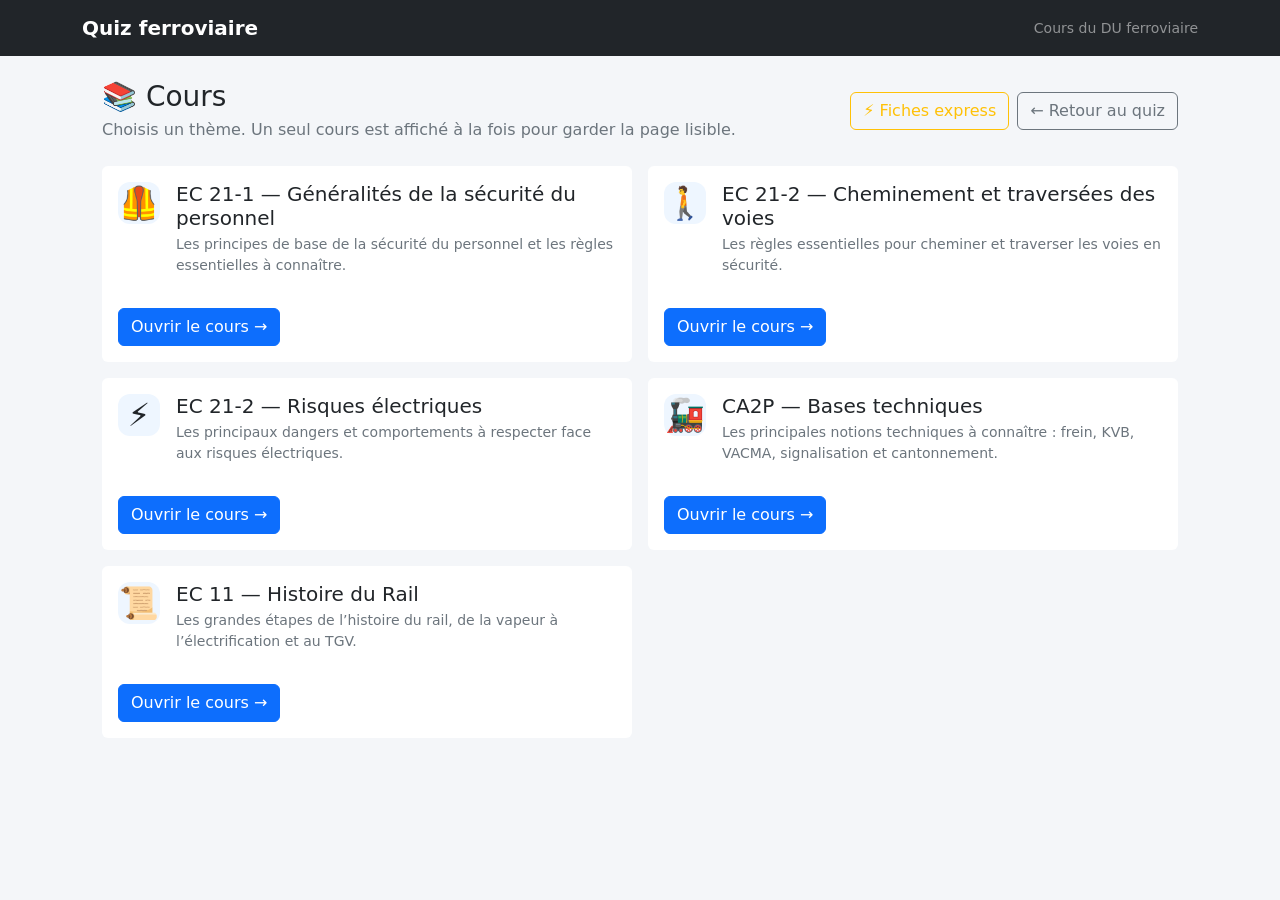
==== cours.html @ 248c930d "first commit" ====
<!doctype html>
<html lang="fr">
  <head>
    <meta charset="UTF-8" />
    <meta name="viewport" content="width=device-width,initial-scale=1" />
    <title>Cours ferroviaire — Révisions</title>
    <link
      href="https://cdn.jsdelivr.net/npm/bootstrap@5.3.3/dist/css/bootstrap.min.css"
      rel="stylesheet"
    />
    <link rel="stylesheet" href="style.css" />
  </head>
  <body>
    <nav class="navbar navbar-dark bg-dark">
      <div class="container">
        <a class="navbar-brand fw-bold text-decoration-none" href="index.html"
          >Quiz ferroviaire</a
        ><span class="text-white-50 small">Cours du DU ferroviaire</span>
      </div>
    </nav>
    <main class="container py-4 course-page">
      <div
        class="d-flex justify-content-between align-items-center flex-wrap gap-2 mb-4"
      >
        <div>
          <h1 class="h3 mb-1">📚 Cours</h1>
          <p class="text-secondary mb-0">
            Choisis un thème. Un seul cours est affiché à la fois pour garder la
            page lisible.
          </p>
        </div>
        <div class="d-flex gap-2">
          <a class="btn btn-outline-warning" href="fiches.html"
            >⚡ Fiches express</a
          ><a class="btn btn-outline-secondary" href="index.html"
            >← Retour au quiz</a
          >
        </div>
      </div>
      <div id="courseHome"></div>
      <div id="courseDetail" class="d-none"></div>
    </main>
    <script src="course.js"></script>
    <script>
      function escapeHtmlLocal(v) {
        return String(v).replace(
          /[&<>'"]/g,
          (m) =>
            ({
              "&": "&amp;",
              "<": "&lt;",
              ">": "&gt;",
              "'": "&#39;",
              '"': "&quot;",
            })[m],
        );
      }
      const home = document.getElementById("courseHome"),
        detail = document.getElementById("courseDetail");
      function renderHome() {
        home.innerHTML = `<div class="row g-3">${COURSE.map((c) => `<div class="col-12 col-md-6"><div class="card h-100 course-card"><div class="card-body"><div class="d-flex gap-3"><div class="course-icon">${c.icon}</div><div><h2 class="h5 mb-1">${escapeHtmlLocal(c.title)}</h2><p class="text-secondary small">${escapeHtmlLocal(c.subtitle)}</p></div></div><button class="btn btn-primary mt-3" onclick="openCourse('${c.id}')">Ouvrir le cours →</button></div></div></div>`).join("")}</div>`;
      }
      function openCourse(id) {
        const c = COURSE.find((x) => x.id === id);
        if (!c) return;
        history.replaceState(
          {},
          "",
          `cours.html?theme=${encodeURIComponent(id)}`,
        );
        home.classList.add("d-none");
        detail.classList.remove("d-none");
        detail.innerHTML = `<div class="d-flex justify-content-between align-items-center flex-wrap gap-2 mb-3"><div><h2 class="h3 mb-1">${c.icon} ${escapeHtmlLocal(c.title)}</h2><p class="text-secondary mb-0">${escapeHtmlLocal(c.subtitle)}</p></div><button class="btn btn-outline-secondary" onclick="showCourseHome()">← Tous les cours</button></div><div class="course-reading">${c.sections.map((s, i) => `<section class="course-section card border mb-3"><div class="card-body"><h3 class="h5">${i + 1}. ${escapeHtmlLocal(s.title.replace(/^\\d+\\.\\s*/, ""))}</h3><ul>${s.bullets.map((b) => `<li>${escapeHtmlLocal(b)}</li>`).join("")}</ul><div class="course-key"><strong>🎯 À retenir :</strong> ${escapeHtmlLocal(s.key)}</div></div></section>`).join("")}</div>`;
        window.scrollTo({ top: 0, behavior: "smooth" });
      }
      function showCourseHome() {
        history.replaceState({}, "", "cours.html");
        detail.classList.add("d-none");
        home.classList.remove("d-none");
        window.scrollTo({ top: 0, behavior: "smooth" });
      }
      const params = new URLSearchParams(location.search);
      const theme = params.get("theme");
      if (theme && COURSE.some((c) => c.id === theme)) openCourse(theme);
      else renderHome();
    </script>
  </body>
</html>
---- style.css ----
body {
  background: #f4f6f9;
}
.card {
  border: 0;
}
main {
  max-width: 900px;
}
.answer-btn {
  text-align: left;
  white-space: normal;
}
.answer-btn.selected {
  border-width: 2px;
  border-color: #0d6efd;
  background: #e7f1ff;
}
.answer-btn.correct {
  border-color: #198754;
  background: #d1e7dd;
}
.answer-btn.wrong {
  border-color: #dc3545;
  background: #f8d7da;
}
.answer-btn:disabled {
  opacity: 1;
}
#question {
  line-height: 1.45;
}
.progress {
  height: 10px;
}

.answer-btn.selected {
  border-width: 2px;
}
.answer-btn.correct {
  background: #198754 !important;
  color: #fff !important;
  border-color: #198754 !important;
}
.answer-btn.wrong {
  background: #dc3545 !important;
  color: #fff !important;
  border-color: #dc3545 !important;
}
#errorList li {
  margin-bottom: 0.8rem;
}
.progress-chart {
  width: 100%;
  min-height: 240px;
  overflow-x: auto;
}
.progress-chart svg {
  display: block;
  width: 100%;
  min-width: 620px;
  height: 240px;
}
.progress-chart .chart-grid {
  stroke: #dee2e6;
  stroke-width: 1;
}
.progress-chart .chart-line {
  fill: none;
  stroke: #0d6efd;
  stroke-width: 3;
  stroke-linecap: round;
  stroke-linejoin: round;
}
.progress-chart .chart-point {
  fill: #0d6efd;
}
.progress-chart text {
  font-size: 12px;
  fill: #6c757d;
}
.mastery-red {
  color: #dc3545;
  font-weight: 600;
}
.mastery-orange {
  color: #fd7e14;
  font-weight: 600;
}
.mastery-green {
  color: #198754;
  font-weight: 600;
}
.targeted-count {
  font-weight: 700;
}

/* Suivi de maîtrise compact : résumé visible, détail repliable et zone de défilement. */
.mastery-summary-card {
  border: 1px solid #dee2e6;
  border-radius: 0.5rem;
  padding: 0.55rem 0.7rem;
  text-align: center;
  display: flex;
  align-items: center;
  justify-content: center;
  gap: 0.4rem;
  min-height: 48px;
}
.mastery-summary-card strong {
  font-size: 1.1rem;
}
.mastery-summary-card span {
  font-size: 0.85rem;
  color: #6c757d;
}
.mastery-summary-red {
  border-color: #f1b0b7;
  background: #fff8f8;
}
.mastery-summary-orange {
  border-color: #ffda9e;
  background: #fffaf2;
}
.mastery-summary-green {
  border-color: #a3cfbb;
  background: #f6fbf8;
}
.mastery-table-wrap {
  max-height: 380px;
  overflow: auto;
  border: 1px solid #dee2e6;
  border-radius: 0.375rem;
}
.mastery-table {
  font-size: 0.86rem;
}
.mastery-table thead th {
  position: sticky;
  top: 0;
  background: #fff;
  z-index: 1;
  white-space: nowrap;
}
.mastery-table td:first-child {
  min-width: 280px;
  max-width: 560px;
}

/* V9 — cours, fiches et badges */
.course-card {
  border-color: #dbe3ea;
  transition:
    transform 0.15s ease,
    box-shadow 0.15s ease;
}
.course-card:hover {
  transform: translateY(-2px);
  box-shadow: 0 0.35rem 1rem rgba(15, 23, 42, 0.08);
}
.course-icon {
  width: 42px;
  height: 42px;
  border-radius: 12px;
  background: #eef6ff;
  display: flex;
  align-items: center;
  justify-content: center;
  font-size: 1.35rem;
  flex: 0 0 auto;
}
.course-icon.small {
  width: 34px;
  height: 34px;
  font-size: 1.1rem;
}
.course-section {
  border-top: 1px solid #edf1f4;
  padding-top: 0.9rem;
  margin-top: 0.9rem;
}
.course-section ul,
.revision-sheet ul {
  padding-left: 1.2rem;
}
.course-section li,
.revision-sheet li {
  margin-bottom: 0.4rem;
}
.course-key {
  background: #fff8df;
  border-left: 4px solid #f0ad00;
  padding: 0.65rem 0.75rem;
  border-radius: 0.35rem;
  font-size: 0.92rem;
}
.revision-sheet {
  height: 100%;
  background: linear-gradient(180deg, #fff, #f8fafc);
  border: 1px solid #dbe3ea;
  border-radius: 0.75rem;
  padding: 1rem;
}
.revision-sheet:hover {
  border-color: #a9c6dd;
}
.badge-grid {
  display: grid;
  grid-template-columns: repeat(auto-fit, minmax(220px, 1fr));
  gap: 0.65rem;
}
.badge-progress {
  display: flex;
  align-items: center;
  gap: 0.65rem;
  border: 1px solid #dee2e6;
  border-radius: 0.65rem;
  padding: 0.65rem 0.75rem;
  background: #fff;
}
.badge-progress.locked {
  opacity: 0.58;
}
.badge-progress.earned {
  box-shadow: 0 0 0 1px rgba(25, 135, 84, 0.12);
}
.badge-symbol {
  font-size: 1.5rem;
}
.course-page {
  max-width: 1100px;
}
.course-card,
.revision-sheet {
  transition:
    transform 0.15s ease,
    box-shadow 0.15s ease;
}
.course-card:hover,
.revision-sheet:hover {
  transform: translateY(-2px);
  box-shadow: 0 0.35rem 1rem rgba(0, 0, 0, 0.08);
}
.course-icon {
  font-size: 2rem;
  line-height: 1;
}
.course-icon.small {
  font-size: 1.5rem;
}
.course-section ul {
  margin-bottom: 1rem;
}
.course-section li,
.revision-big-list li {
  margin-bottom: 0.55rem;
  line-height: 1.5;
}
.course-key {
  background: #f8f9fa;
  border-left: 4px solid #0d6efd;
  padding: 0.75rem 1rem;
  border-radius: 0.25rem;
}
.course-reading {
  max-width: 950px;
}
.revision-reading {
  max-width: 850px;
}
.revision-big-list {
  font-size: 1.05rem;
}
.revision-big-list li {
  margin-bottom: 1rem;
}
.badge-progress {
  display: flex;
  align-items: center;
  gap: 0.7rem;
  padding: 0.65rem 0.75rem;
  border: 1px solid #dee2e6;
  border-radius: 0.5rem;
  background: #fff;
}
.badge-progress.locked {
  opacity: 0.7;
}
.badge-symbol {
  font-size: 1.4rem;
}
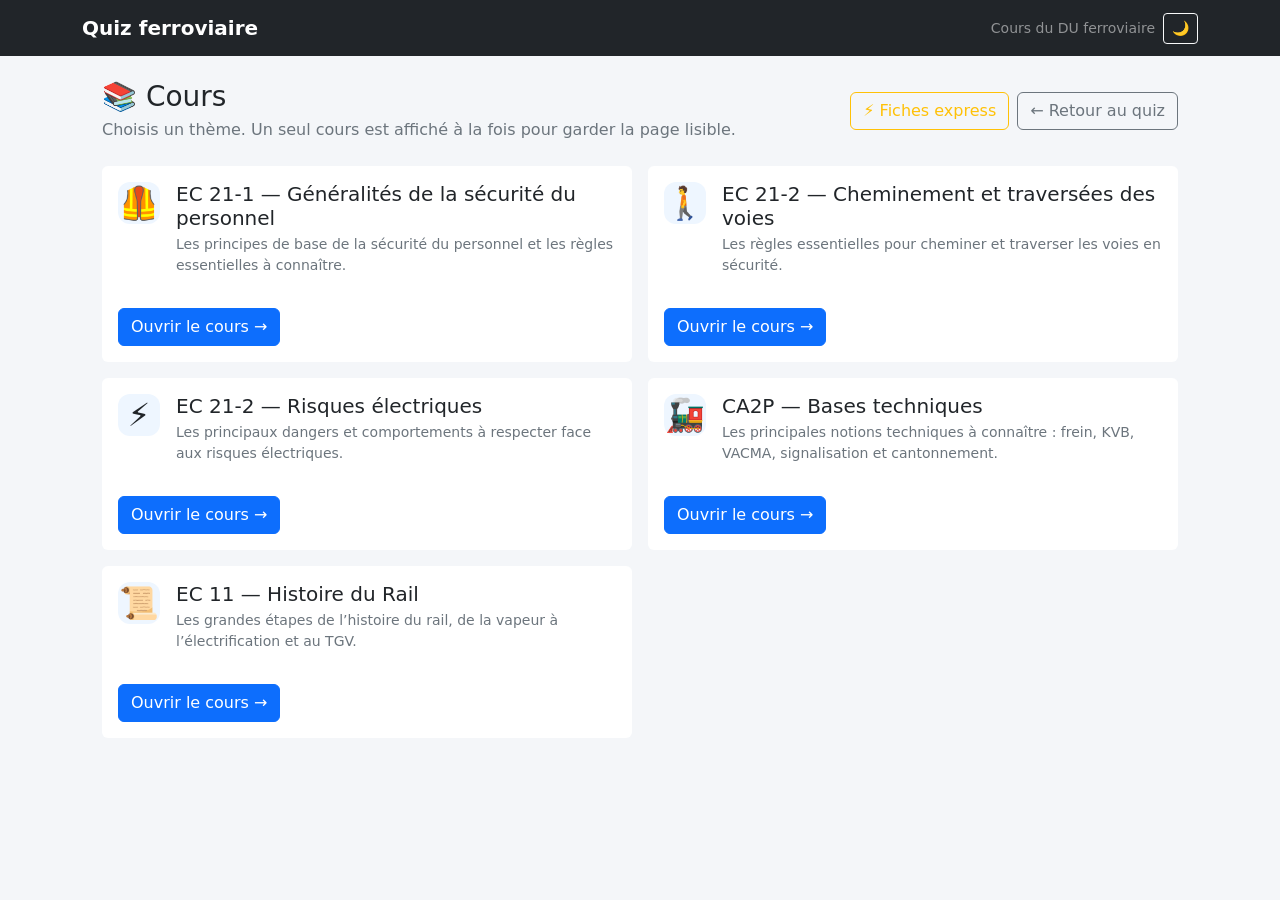
==== commit 985fe176: "ajout de commentaires, corrections diverses" ====
--- a/cours.html
+++ b/cours.html
@@ -1,47 +1,121 @@
 <!doctype html>
 <html lang="fr">
   <head>
+    <!-- =========================================================
+         CONFIGURATION DE LA PAGE
+         ========================================================= -->
+
     <meta charset="UTF-8" />
-    <meta name="viewport" content="width=device-width,initial-scale=1" />
+    <meta name="viewport" content="width=device-width, initial-scale=1" />
+
     <title>Cours ferroviaire — Révisions</title>
+
+    <!-- Bootstrap -->
     <link
       href="https://cdn.jsdelivr.net/npm/bootstrap@5.3.3/dist/css/bootstrap.min.css"
       rel="stylesheet"
     />
+
+    <!-- Styles personnalisés -->
     <link rel="stylesheet" href="style.css" />
   </head>
+
   <body>
+    <!-- =========================================================
+         BARRE DE NAVIGATION
+         ========================================================= -->
+
     <nav class="navbar navbar-dark bg-dark">
       <div class="container">
-        <a class="navbar-brand fw-bold text-decoration-none" href="index.html"
-          >Quiz ferroviaire</a
-        ><span class="text-white-50 small">Cours du DU ferroviaire</span>
+        <!-- Nom du site -->
+        <a
+          class="navbar-brand fw-bold text-decoration-none"
+          href="index.html"
+        >
+          Quiz ferroviaire
+        </a>
+
+        <div class="d-flex align-items-center gap-2">
+          <!-- Texte affiché uniquement sur les écrans suffisamment larges -->
+          <span class="text-white-50 small d-none d-sm-inline">
+            Cours du DU ferroviaire
+          </span>
+
+          <!-- Bouton de changement de thème -->
+          <button
+            id="themeToggle"
+            class="btn btn-sm btn-outline-light"
+            type="button"
+          >
+            🌙
+          </button>
+        </div>
       </div>
     </nav>
+
+    <!-- =========================================================
+         CONTENU PRINCIPAL
+         ========================================================= -->
+
     <main class="container py-4 course-page">
+      <!-- En-tête de la page -->
       <div
         class="d-flex justify-content-between align-items-center flex-wrap gap-2 mb-4"
       >
         <div>
           <h1 class="h3 mb-1">📚 Cours</h1>
+
           <p class="text-secondary mb-0">
-            Choisis un thème. Un seul cours est affiché à la fois pour garder la
-            page lisible.
+            Choisis un thème. Un seul cours est affiché à la fois pour garder
+            la page lisible.
           </p>
         </div>
+
+        <!-- Boutons de navigation -->
         <div class="d-flex gap-2">
-          <a class="btn btn-outline-warning" href="fiches.html"
-            >⚡ Fiches express</a
-          ><a class="btn btn-outline-secondary" href="index.html"
-            >← Retour au quiz</a
-          >
+          <a class="btn btn-outline-warning" href="fiches.html">
+            ⚡ Fiches express
+          </a>
+
+          <a class="btn btn-outline-secondary" href="index.html">
+            ← Retour au quiz
+          </a>
         </div>
       </div>
+
+      <!-- =======================================================
+           LISTE DES COURS
+           ======================================================= -->
+
+      <!-- Cette zone contient la liste des différents thèmes -->
       <div id="courseHome"></div>
+
+      <!-- =======================================================
+           DÉTAIL DU COURS SÉLECTIONNÉ
+           ======================================================= -->
+
+      <!-- Cette zone remplace la liste lorsqu'un cours est ouvert -->
       <div id="courseDetail" class="d-none"></div>
     </main>
+
+    <!-- =========================================================
+         DONNÉES DES COURS
+         ========================================================= -->
+
     <script src="course.js"></script>
+
+    <!-- =========================================================
+         LOGIQUE DE LA PAGE DES COURS
+         ========================================================= -->
+
     <script>
+      /* ---------------------------------------------------------
+         ÉCHAPPEMENT DU HTML
+         ---------------------------------------------------------
+         Évite qu'un texte provenant des données des cours puisse
+         être interprété directement comme du HTML.
+         --------------------------------------------------------- */
+
       function escapeHtmlLocal(v) {
         return String(v).replace(
           /[&<>'"]/g,
@@ -55,34 +129,240 @@
             })[m],
         );
       }
-      const home = document.getElementById("courseHome"),
-        detail = document.getElementById("courseDetail");
+
+      /* ---------------------------------------------------------
+         RÉCUPÉRATION DES ÉLÉMENTS HTML
+         --------------------------------------------------------- */
+
+      const home = document.getElementById("courseHome");
+      const detail = document.getElementById("courseDetail");
+
+      /* ---------------------------------------------------------
+         AFFICHAGE DE LA LISTE DES COURS
+         --------------------------------------------------------- */
+
       function renderHome() {
-        home.innerHTML = `<div class="row g-3">${COURSE.map((c) => `<div class="col-12 col-md-6"><div class="card h-100 course-card"><div class="card-body"><div class="d-flex gap-3"><div class="course-icon">${c.icon}</div><div><h2 class="h5 mb-1">${escapeHtmlLocal(c.title)}</h2><p class="text-secondary small">${escapeHtmlLocal(c.subtitle)}</p></div></div><button class="btn btn-primary mt-3" onclick="openCourse('${c.id}')">Ouvrir le cours →</button></div></div></div>`).join("")}</div>`;
-      }
+        home.innerHTML = `
+          <div class="row g-3">
+            ${COURSE.map(
+              (c) => `
+                <div class="col-12 col-md-6">
+                  <div class="card h-100 course-card">
+                    <div class="card-body">
+
+                      <div class="d-flex gap-3">
+                        <!-- Icône du thème -->
+                        <div class="course-icon">
+                          ${c.icon}
+                        </div>
+
+                        <!-- Titre et description -->
+                        <div>
+                          <h2 class="h5 mb-1">
+                            ${escapeHtmlLocal(c.title)}
+                          </h2>
+
+                          <p class="text-secondary small">
+                            ${escapeHtmlLocal(c.subtitle)}
+                          </p>
+                        </div>
+                      </div>
+
+                      <!-- Ouverture du cours -->
+                      <button
+                        class="btn btn-primary mt-3"
+                        onclick="openCourse('${c.id}')"
+                      >
+                        Ouvrir le cours →
+                      </button>
+
+                    </div>
+                  </div>
+                </div>
+              `,
+            ).join("")}
+          </div>
+        `;
+      }
+
+      /* ---------------------------------------------------------
+         OUVERTURE D'UN COURS
+         --------------------------------------------------------- */
+
       function openCourse(id) {
         const c = COURSE.find((x) => x.id === id);
+
+        // Si le thème demandé n'existe pas, on arrête la fonction.
         if (!c) return;
+
+        /* Met à jour l'URL afin de pouvoir accéder directement
+           au cours sélectionné. */
         history.replaceState(
           {},
           "",
           `cours.html?theme=${encodeURIComponent(id)}`,
         );
+
+        // Masque la liste des cours.
         home.classList.add("d-none");
+
+        // Affiche le cours sélectionné.
         detail.classList.remove("d-none");
-        detail.innerHTML = `<div class="d-flex justify-content-between align-items-center flex-wrap gap-2 mb-3"><div><h2 class="h3 mb-1">${c.icon} ${escapeHtmlLocal(c.title)}</h2><p class="text-secondary mb-0">${escapeHtmlLocal(c.subtitle)}</p></div><button class="btn btn-outline-secondary" onclick="showCourseHome()">← Tous les cours</button></div><div class="course-reading">${c.sections.map((s, i) => `<section class="course-section card border mb-3"><div class="card-body"><h3 class="h5">${i + 1}. ${escapeHtmlLocal(s.title.replace(/^\\d+\\.\\s*/, ""))}</h3><ul>${s.bullets.map((b) => `<li>${escapeHtmlLocal(b)}</li>`).join("")}</ul><div class="course-key"><strong>🎯 À retenir :</strong> ${escapeHtmlLocal(s.key)}</div></div></section>`).join("")}</div>`;
-        window.scrollTo({ top: 0, behavior: "smooth" });
-      }
+
+        /* -------------------------------------------------------
+           CONSTRUCTION DU CONTENU DU COURS
+           ------------------------------------------------------- */
+
+        detail.innerHTML = `
+          <!-- En-tête du cours -->
+          <div
+            class="d-flex justify-content-between align-items-center flex-wrap gap-2 mb-3"
+          >
+            <div>
+              <h2 class="h3 mb-1">
+                ${c.icon} ${escapeHtmlLocal(c.title)}
+              </h2>
+
+              <p class="text-secondary mb-0">
+                ${escapeHtmlLocal(c.subtitle)}
+              </p>
+            </div>
+
+            <!-- Retour à la liste des cours -->
+            <button
+              class="btn btn-outline-secondary"
+              onclick="showCourseHome()"
+            >
+              ← Tous les cours
+            </button>
+          </div>
+
+          <!-- Contenu des différentes parties du cours -->
+          <div class="course-reading">
+            ${c.sections
+              .map(
+                (s, i) => `
+                  <section class="course-section card border mb-3">
+                    <div class="card-body">
+
+                      <h3 class="h5">
+                        ${i + 1}.
+                        ${escapeHtmlLocal(
+                          s.title.replace(/^\d+\.\s*/, ""),
+                        )}
+                      </h3>
+
+                      <!-- Points importants de la section -->
+                      <ul>
+                        ${s.bullets
+                          .map(
+                            (b) => `
+                              <li>
+                                ${escapeHtmlLocal(b)}
+                              </li>
+                            `,
+                          )
+                          .join("")}
+                      </ul>
+
+                      <!-- Élément à retenir -->
+                      <div class="course-key">
+                        <strong>🎯 À retenir :</strong>
+                        ${escapeHtmlLocal(s.key)}
+                      </div>
+
+                    </div>
+                  </section>
+                `,
+              )
+              .join("")}
+          </div>
+        `;
+
+        // Retour en haut de page lors de l'ouverture d'un cours.
+        window.scrollTo({
+          top: 0,
+          behavior: "smooth",
+        });
+      }
+
+      /* ---------------------------------------------------------
+         RETOUR À LA LISTE DES COURS
+         --------------------------------------------------------- */
+
       function showCourseHome() {
+        // Réinitialise l'URL.
         history.replaceState({}, "", "cours.html");
+
+        // Masque le cours actuellement ouvert.
         detail.classList.add("d-none");
+
+        // Réaffiche la liste des cours.
         home.classList.remove("d-none");
-        window.scrollTo({ top: 0, behavior: "smooth" });
-      }
+
+        // Retour en haut de page.
+        window.scrollTo({
+          top: 0,
+          behavior: "smooth",
+        });
+      }
+
+      /* ---------------------------------------------------------
+         OUVERTURE DIRECTE D'UN THÈME VIA L'URL
+         --------------------------------------------------------- */
+
       const params = new URLSearchParams(location.search);
       const theme = params.get("theme");
-      if (theme && COURSE.some((c) => c.id === theme)) openCourse(theme);
-      else renderHome();
+
+      if (theme && COURSE.some((c) => c.id === theme)) {
+        // Un thème valide est indiqué dans l'URL.
+        openCourse(theme);
+      } else {
+        // Aucun thème valide : affichage de la liste des cours.
+        renderHome();
+      }
+
+      /* =========================================================
+         GESTION DU MODE CLAIR / SOMBRE
+         ========================================================= */
+
+      function applyTheme() {
+        // Récupère l'état du mode sombre enregistré.
+        const dark = localStorage.getItem("quizDarkMode") === "1";
+
+        // Applique le thème Bootstrap.
+        document.documentElement.setAttribute(
+          "data-bs-theme",
+          dark ? "dark" : "light",
+        );
+
+        // Met à jour l'icône du bouton.
+        const b = document.getElementById("themeToggle");
+
+        if (b) {
+          b.textContent = dark ? "☀️" : "🌙";
+        }
+      }
+
+      /* ---------------------------------------------------------
+         BOUTON DE CHANGEMENT DE THÈME
+         --------------------------------------------------------- */
+
+      document.getElementById("themeToggle").onclick = () => {
+        const dark = localStorage.getItem("quizDarkMode") === "1";
+
+        // Inverse l'état actuel.
+        localStorage.setItem("quizDarkMode", dark ? "0" : "1");
+
+        // Applique immédiatement le nouveau thème.
+        applyTheme();
+      };
+
+      /* ---------------------------------------------------------
+         APPLICATION INITIALE DU THÈME
+         --------------------------------------------------------- */
+
+      applyTheme();
     </script>
   </body>
-</html>
+</html>
--- a/style.css
+++ b/style.css
@@ -1,70 +1,117 @@
+/* ============================================================
+   STYLE GÉNÉRAL
+   ============================================================ */
+
 body {
   background: #f4f6f9;
 }
+
+main {
+  max-width: 900px;
+}
+
 .card {
   border: 0;
 }
-main {
-  max-width: 900px;
-}
+
+
+/* ============================================================
+   BOUTONS DE RÉPONSE
+   ============================================================ */
+
 .answer-btn {
   text-align: left;
   white-space: normal;
-}
+  min-height: 52px;
+  padding: 0.75rem 1rem;
+}
+
 .answer-btn.selected {
   border-width: 2px;
   border-color: #0d6efd;
   background: #e7f1ff;
 }
+
 .answer-btn.correct {
   border-color: #198754;
   background: #d1e7dd;
 }
+
 .answer-btn.wrong {
   border-color: #dc3545;
   background: #f8d7da;
 }
+
 .answer-btn:disabled {
   opacity: 1;
 }
+
+
+/* ============================================================
+   QUESTION ET PROGRESSION
+   ============================================================ */
+
 #question {
   line-height: 1.45;
 }
+
 .progress {
   height: 10px;
 }
 
+
+/* ============================================================
+   COULEURS DES RÉPONSES APRÈS VALIDATION
+   ============================================================ */
+
 .answer-btn.selected {
   border-width: 2px;
 }
+
 .answer-btn.correct {
   background: #198754 !important;
   color: #fff !important;
   border-color: #198754 !important;
 }
+
 .answer-btn.wrong {
   background: #dc3545 !important;
   color: #fff !important;
   border-color: #dc3545 !important;
 }
+
+
+/* ============================================================
+   LISTE DES ERREURS
+   ============================================================ */
+
 #errorList li {
   margin-bottom: 0.8rem;
 }
+
+
+/* ============================================================
+   GRAPHIQUE DE PROGRESSION
+   ============================================================ */
+
 .progress-chart {
   width: 100%;
   min-height: 240px;
   overflow-x: auto;
 }
+
 .progress-chart svg {
   display: block;
   width: 100%;
   min-width: 620px;
   height: 240px;
 }
+
 .progress-chart .chart-grid {
   stroke: #dee2e6;
   stroke-width: 1;
 }
+
 .progress-chart .chart-line {
   fill: none;
   stroke: #0d6efd;
@@ -72,30 +119,46 @@
   stroke-linecap: round;
   stroke-linejoin: round;
 }
+
 .progress-chart .chart-point {
   fill: #0d6efd;
 }
+
 .progress-chart text {
   font-size: 12px;
   fill: #6c757d;
 }
+
+
+/* ============================================================
+   NIVEAUX DE MAÎTRISE
+   ============================================================ */
+
 .mastery-red {
   color: #dc3545;
   font-weight: 600;
 }
+
 .mastery-orange {
   color: #fd7e14;
   font-weight: 600;
 }
+
 .mastery-green {
   color: #198754;
   font-weight: 600;
 }
+
 .targeted-count {
   font-weight: 700;
 }
 
-/* Suivi de maîtrise compact : résumé visible, détail repliable et zone de défilement. */
+
+/* ============================================================
+   SUIVI DE MAÎTRISE
+   ============================================================ */
+
+/* Résumé compact des différents niveaux de maîtrise. */
 .mastery-summary-card {
   border: 1px solid #dee2e6;
   border-radius: 0.5rem;
@@ -107,34 +170,44 @@
   gap: 0.4rem;
   min-height: 48px;
 }
+
 .mastery-summary-card strong {
   font-size: 1.1rem;
 }
+
 .mastery-summary-card span {
   font-size: 0.85rem;
   color: #6c757d;
 }
+
 .mastery-summary-red {
   border-color: #f1b0b7;
   background: #fff8f8;
 }
+
 .mastery-summary-orange {
   border-color: #ffda9e;
   background: #fffaf2;
 }
+
 .mastery-summary-green {
   border-color: #a3cfbb;
   background: #f6fbf8;
 }
+
+
+/* Tableau de maîtrise avec défilement vertical. */
 .mastery-table-wrap {
   max-height: 380px;
   overflow: auto;
   border: 1px solid #dee2e6;
   border-radius: 0.375rem;
 }
+
 .mastery-table {
   font-size: 0.86rem;
 }
+
 .mastery-table thead th {
   position: sticky;
   top: 0;
@@ -142,22 +215,32 @@
   z-index: 1;
   white-space: nowrap;
 }
+
 .mastery-table td:first-child {
   min-width: 280px;
   max-width: 560px;
 }
 
-/* V9 — cours, fiches et badges */
+
+/* ============================================================
+   COURS, FICHES ET BADGES
+   Version V9
+   ============================================================ */
+
 .course-card {
   border-color: #dbe3ea;
   transition:
     transform 0.15s ease,
     box-shadow 0.15s ease;
 }
+
 .course-card:hover {
   transform: translateY(-2px);
   box-shadow: 0 0.35rem 1rem rgba(15, 23, 42, 0.08);
 }
+
+
+/* Icônes utilisées dans les cours et fiches. */
 .course-icon {
   width: 42px;
   height: 42px;
@@ -169,24 +252,33 @@
   font-size: 1.35rem;
   flex: 0 0 auto;
 }
+
 .course-icon.small {
   width: 34px;
   height: 34px;
   font-size: 1.1rem;
 }
+
+
+/* Sections à l'intérieur d'une fiche de cours. */
 .course-section {
   border-top: 1px solid #edf1f4;
   padding-top: 0.9rem;
   margin-top: 0.9rem;
 }
+
 .course-section ul,
 .revision-sheet ul {
   padding-left: 1.2rem;
 }
+
 .course-section li,
 .revision-sheet li {
   margin-bottom: 0.4rem;
 }
+
+
+/* Encadré "À mémoriser". */
 .course-key {
   background: #fff8df;
   border-left: 4px solid #f0ad00;
@@ -194,6 +286,9 @@
   border-radius: 0.35rem;
   font-size: 0.92rem;
 }
+
+
+/* Fiches de révision. */
 .revision-sheet {
   height: 100%;
   background: linear-gradient(180deg, #fff, #f8fafc);
@@ -201,14 +296,19 @@
   border-radius: 0.75rem;
   padding: 1rem;
 }
+
 .revision-sheet:hover {
   border-color: #a9c6dd;
 }
+
+
+/* Grille des badges. */
 .badge-grid {
   display: grid;
   grid-template-columns: repeat(auto-fit, minmax(220px, 1fr));
   gap: 0.65rem;
 }
+
 .badge-progress {
   display: flex;
   align-items: center;
@@ -218,62 +318,95 @@
   padding: 0.65rem 0.75rem;
   background: #fff;
 }
+
 .badge-progress.locked {
   opacity: 0.58;
 }
+
 .badge-progress.earned {
   box-shadow: 0 0 0 1px rgba(25, 135, 84, 0.12);
 }
+
 .badge-symbol {
   font-size: 1.5rem;
 }
+
+
+/* ============================================================
+   PAGES COURS ET FICHES
+   ============================================================ */
+
 .course-page {
   max-width: 1100px;
 }
+
 .course-card,
 .revision-sheet {
   transition:
     transform 0.15s ease,
     box-shadow 0.15s ease;
 }
+
 .course-card:hover,
 .revision-sheet:hover {
   transform: translateY(-2px);
   box-shadow: 0 0.35rem 1rem rgba(0, 0, 0, 0.08);
 }
+
+
+/* Icônes sur les pages de cours. */
 .course-icon {
   font-size: 2rem;
   line-height: 1;
 }
+
 .course-icon.small {
   font-size: 1.5rem;
 }
+
+
+/* Mise en forme du contenu des cours. */
 .course-section ul {
   margin-bottom: 1rem;
 }
+
 .course-section li,
 .revision-big-list li {
   margin-bottom: 0.55rem;
   line-height: 1.5;
 }
+
+
+/* Encadré de mémorisation. */
 .course-key {
   background: #f8f9fa;
   border-left: 4px solid #0d6efd;
   padding: 0.75rem 1rem;
   border-radius: 0.25rem;
 }
+
+
+/* Largeur des pages de lecture. */
 .course-reading {
   max-width: 950px;
 }
+
 .revision-reading {
   max-width: 850px;
 }
+
+
+/* Grandes listes des fiches de révision. */
 .revision-big-list {
   font-size: 1.05rem;
 }
+
 .revision-big-list li {
   margin-bottom: 1rem;
 }
+
+
+/* Badges affichés sur la page principale. */
 .badge-progress {
   display: flex;
   align-items: center;
@@ -283,9 +416,201 @@
   border-radius: 0.5rem;
   background: #fff;
 }
+
 .badge-progress.locked {
   opacity: 0.7;
 }
+
 .badge-symbol {
   font-size: 1.4rem;
 }
+
+
+/* ============================================================
+   ERGONOMIE, NIVEAUX ET MODE SOMBRE
+   Version V10
+   ============================================================ */
+
+.keyboard-help {
+  opacity: 0.8;
+}
+
+.difficulty-badge {
+  font-size: 0.78rem;
+}
+
+
+/* Couleurs adaptées au thème Bootstrap actif. */
+.list-group-item {
+  background: var(--bs-body-bg);
+  color: var(--bs-body-color);
+}
+
+
+/* ============================================================
+   RESPONSIVE — TABLETTES ET MOBILES
+   ============================================================ */
+
+@media (max-width: 767.98px) {
+  main {
+    max-width: 100%;
+  }
+
+  .card-body.p-4 {
+    padding: 1.15rem !important;
+  }
+
+  .answer-btn {
+    min-height: 58px;
+    font-size: 1rem;
+  }
+
+  .progress {
+    height: 9px;
+  }
+
+  .d-flex.flex-wrap.gap-3.mt-4 .btn {
+    flex: 1 1 100%;
+  }
+
+  .course-page .btn {
+    min-height: 44px;
+  }
+
+  .table-responsive {
+    font-size: 0.88rem;
+  }
+
+  .mastery-table td:first-child {
+    min-width: 220px;
+  }
+
+  .keyboard-help {
+    line-height: 1.5;
+  }
+}
+
+
+/* ============================================================
+   RESPONSIVE — PETITS ÉCRANS
+   ============================================================ */
+
+@media (max-width: 480px) {
+  h1.h3 {
+    font-size: 1.35rem;
+  }
+
+  #question {
+    font-size: 1.2rem;
+  }
+
+  .navbar .container {
+    gap: 0.5rem;
+  }
+
+  .badge-grid {
+    grid-template-columns: 1fr;
+  }
+
+  .course-section li,
+  .revision-big-list li {
+    line-height: 1.45;
+  }
+
+  /* Désactive l'effet de déplacement au survol sur mobile. */
+  .course-card:hover,
+  .revision-sheet:hover {
+    transform: none;
+  }
+}
+
+
+/* ============================================================
+   MODE SOMBRE
+   ============================================================ */
+
+[data-bs-theme="dark"] body {
+  background: #111827;
+  color: #e5e7eb;
+}
+
+
+/* Cartes et fiches. */
+[data-bs-theme="dark"] .card,
+[data-bs-theme="dark"] .bg-light,
+[data-bs-theme="dark"] .revision-sheet,
+[data-bs-theme="dark"] .badge-progress {
+  background: #1f2937 !important;
+  color: #e5e7eb;
+  border-color: #374151 !important;
+}
+
+[data-bs-theme="dark"] .text-secondary {
+  color: #9ca3af !important;
+}
+
+
+/* Champs de formulaire. */
+[data-bs-theme="dark"] .form-control,
+[data-bs-theme="dark"] .form-select {
+  background: #111827;
+  color: #e5e7eb;
+  border-color: #4b5563;
+}
+
+
+/* Boutons de réponse en mode sombre. */
+[data-bs-theme="dark"] .answer-btn {
+  color: #e5e7eb;
+  border-color: #6b7280;
+}
+
+[data-bs-theme="dark"] .answer-btn.selected {
+  background: #1d4ed8;
+  color: #fff;
+}
+
+[data-bs-theme="dark"] .answer-btn.correct {
+  background: #166534 !important;
+}
+
+[data-bs-theme="dark"] .answer-btn.wrong {
+  background: #991b1b !important;
+}
+
+
+/* Tableaux en mode sombre. */
+[data-bs-theme="dark"] .table {
+  --bs-table-color: #e5e7eb;
+  --bs-table-bg: #1f2937;
+  --bs-table-border-color: #374151;
+}
+
+[data-bs-theme="dark"] .table-hover > tbody > tr:hover > * {
+  --bs-table-bg-state: #263244;
+}
+
+[data-bs-theme="dark"] .mastery-table thead th {
+  background: #1f2937;
+}
+
+
+/* Cours et encadrés en mode sombre. */
+[data-bs-theme="dark"] .course-key {
+  background: #172033;
+  border-left-color: #3b82f6;
+}
+
+[data-bs-theme="dark"] .course-section {
+  border-top-color: #374151;
+}
+
+
+/* Graphique de progression en mode sombre. */
+[data-bs-theme="dark"] .progress-chart .chart-grid {
+  stroke: #374151;
+}
+
+[data-bs-theme="dark"] .progress-chart text {
+  fill: #9ca3af;
+}
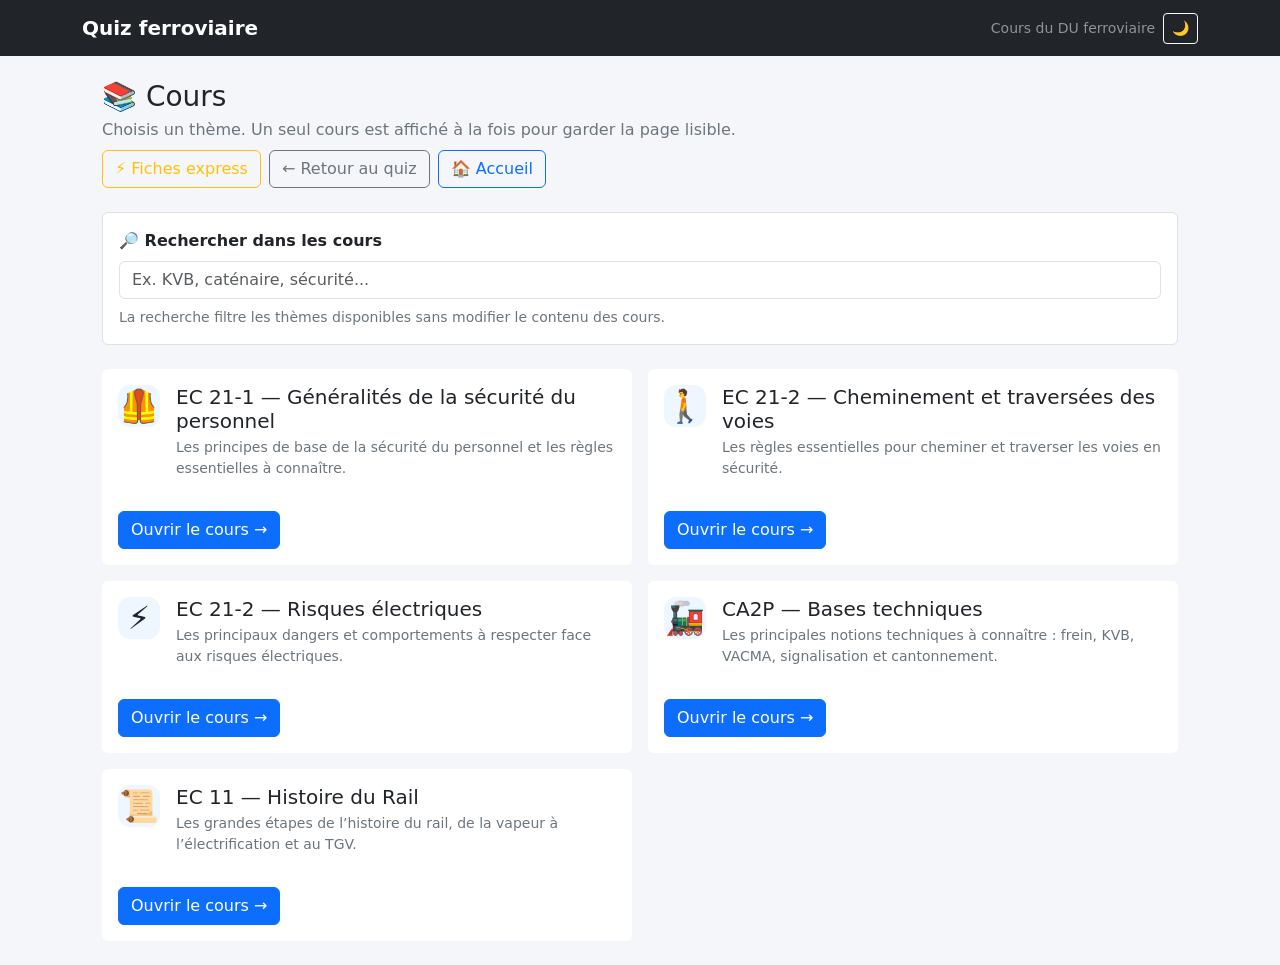
==== commit 7e812b89: "Ajout de l’impression des cours et suppression de la navigation rapide entre les thèmes" ====
--- a/cours.html
+++ b/cours.html
@@ -1,48 +1,25 @@
 <!doctype html>
 <html lang="fr">
   <head>
-    <!-- =========================================================
-         CONFIGURATION DE LA PAGE
-         ========================================================= -->
-
     <meta charset="UTF-8" />
-    <meta name="viewport" content="width=device-width, initial-scale=1" />
-
+    <meta name="viewport" content="width=device-width,initial-scale=1" />
     <title>Cours ferroviaire — Révisions</title>
-
-    <!-- Bootstrap -->
     <link
       href="https://cdn.jsdelivr.net/npm/bootstrap@5.3.3/dist/css/bootstrap.min.css"
       rel="stylesheet"
     />
-
-    <!-- Styles personnalisés -->
     <link rel="stylesheet" href="style.css" />
   </head>
-
   <body>
-    <!-- =========================================================
-         BARRE DE NAVIGATION
-         ========================================================= -->
-
     <nav class="navbar navbar-dark bg-dark">
       <div class="container">
-        <!-- Nom du site -->
-        <a
-          class="navbar-brand fw-bold text-decoration-none"
-          href="index.html"
+        <a class="navbar-brand fw-bold text-decoration-none" href="index.html"
+          >Quiz ferroviaire</a
         >
-          Quiz ferroviaire
-        </a>
-
         <div class="d-flex align-items-center gap-2">
-          <!-- Texte affiché uniquement sur les écrans suffisamment larges -->
-          <span class="text-white-50 small d-none d-sm-inline">
-            Cours du DU ferroviaire
-          </span>
-
-          <!-- Bouton de changement de thème -->
-          <button
+          <span class="text-white-50 small d-none d-sm-inline"
+            >Cours du DU ferroviaire</span
+          ><button
             id="themeToggle"
             class="btn btn-sm btn-outline-light"
             type="button"
@@ -52,70 +29,49 @@
         </div>
       </div>
     </nav>
-
-    <!-- =========================================================
-         CONTENU PRINCIPAL
-         ========================================================= -->
-
     <main class="container py-4 course-page">
-      <!-- En-tête de la page -->
       <div
         class="d-flex justify-content-between align-items-center flex-wrap gap-2 mb-4"
       >
         <div>
           <h1 class="h3 mb-1">📚 Cours</h1>
-
           <p class="text-secondary mb-0">
-            Choisis un thème. Un seul cours est affiché à la fois pour garder
-            la page lisible.
+            Choisis un thème. Un seul cours est affiché à la fois pour garder la
+            page lisible.
           </p>
         </div>
-
-        <!-- Boutons de navigation -->
         <div class="d-flex gap-2">
-          <a class="btn btn-outline-warning" href="fiches.html">
-            ⚡ Fiches express
-          </a>
-
-          <a class="btn btn-outline-secondary" href="index.html">
-            ← Retour au quiz
-          </a>
+          <a class="btn btn-outline-warning" href="fiches.html"
+            >⚡ Fiches express</a
+          ><a class="btn btn-outline-secondary" href="quiz.html"
+            >← Retour au quiz</a
+          ><a class="btn btn-outline-primary" href="index.html">🏠 Accueil</a>
         </div>
       </div>
-
-      <!-- =======================================================
-           LISTE DES COURS
-           ======================================================= -->
-
-      <!-- Cette zone contient la liste des différents thèmes -->
+      <div class="course-tools card border mb-4">
+        <div class="card-body">
+          <label for="courseSearch" class="form-label fw-semibold"
+            >🔎 Rechercher dans les cours</label
+          >
+          <input
+            id="courseSearch"
+            class="form-control"
+            type="search"
+            placeholder="Ex. KVB, caténaire, sécurité..."
+            autocomplete="off"
+          />
+          <p class="small text-secondary mt-2 mb-0">
+            La recherche filtre les thèmes disponibles sans modifier le contenu
+            des cours.
+          </p>
+        </div>
+      </div>
       <div id="courseHome"></div>
-
-      <!-- =======================================================
-           DÉTAIL DU COURS SÉLECTIONNÉ
-           ======================================================= -->
-
-      <!-- Cette zone remplace la liste lorsqu'un cours est ouvert -->
       <div id="courseDetail" class="d-none"></div>
     </main>
-
-    <!-- =========================================================
-         DONNÉES DES COURS
-         ========================================================= -->
-
     <script src="course.js"></script>
-
-    <!-- =========================================================
-         LOGIQUE DE LA PAGE DES COURS
-         ========================================================= -->
-
+    <script src="enhancements.js"></script>
     <script>
-      /* ---------------------------------------------------------
-         ÉCHAPPEMENT DU HTML
-         ---------------------------------------------------------
-         Évite qu'un texte provenant des données des cours puisse
-         être interprété directement comme du HTML.
-         --------------------------------------------------------- */
-
       function escapeHtmlLocal(v) {
         return String(v).replace(
           /[&<>'"]/g,
@@ -129,240 +85,55 @@
             })[m],
         );
       }
-
-      /* ---------------------------------------------------------
-         RÉCUPÉRATION DES ÉLÉMENTS HTML
-         --------------------------------------------------------- */
-
-      const home = document.getElementById("courseHome");
-      const detail = document.getElementById("courseDetail");
-
-      /* ---------------------------------------------------------
-         AFFICHAGE DE LA LISTE DES COURS
-         --------------------------------------------------------- */
-
+      const home = document.getElementById("courseHome"),
+        detail = document.getElementById("courseDetail");
       function renderHome() {
-        home.innerHTML = `
-          <div class="row g-3">
-            ${COURSE.map(
-              (c) => `
-                <div class="col-12 col-md-6">
-                  <div class="card h-100 course-card">
-                    <div class="card-body">
-
-                      <div class="d-flex gap-3">
-                        <!-- Icône du thème -->
-                        <div class="course-icon">
-                          ${c.icon}
-                        </div>
-
-                        <!-- Titre et description -->
-                        <div>
-                          <h2 class="h5 mb-1">
-                            ${escapeHtmlLocal(c.title)}
-                          </h2>
-
-                          <p class="text-secondary small">
-                            ${escapeHtmlLocal(c.subtitle)}
-                          </p>
-                        </div>
-                      </div>
-
-                      <!-- Ouverture du cours -->
-                      <button
-                        class="btn btn-primary mt-3"
-                        onclick="openCourse('${c.id}')"
-                      >
-                        Ouvrir le cours →
-                      </button>
-
-                    </div>
-                  </div>
-                </div>
-              `,
-            ).join("")}
-          </div>
-        `;
+        home.innerHTML = `<div class="row g-3">${COURSE.map((c) => `<div data-course-card class="col-12 col-md-6"><div class="card h-100 course-card"><div class="card-body"><div class="d-flex gap-3"><div class="course-icon">${c.icon}</div><div><h2 class="h5 mb-1">${escapeHtmlLocal(c.title)}</h2><p class="text-secondary small">${escapeHtmlLocal(c.subtitle)}</p></div></div><button class="btn btn-primary mt-3" onclick="openCourse('${c.id}')">Ouvrir le cours →</button></div></div></div>`).join("")}</div>`;
       }
-
-      /* ---------------------------------------------------------
-         OUVERTURE D'UN COURS
-         --------------------------------------------------------- */
-
       function openCourse(id) {
         const c = COURSE.find((x) => x.id === id);
-
-        // Si le thème demandé n'existe pas, on arrête la fonction.
         if (!c) return;
-
-        /* Met à jour l'URL afin de pouvoir accéder directement
-           au cours sélectionné. */
         history.replaceState(
           {},
           "",
           `cours.html?theme=${encodeURIComponent(id)}`,
         );
-
-        // Masque la liste des cours.
         home.classList.add("d-none");
-
-        // Affiche le cours sélectionné.
         detail.classList.remove("d-none");
-
-        /* -------------------------------------------------------
-           CONSTRUCTION DU CONTENU DU COURS
-           ------------------------------------------------------- */
-
-        detail.innerHTML = `
-          <!-- En-tête du cours -->
-          <div
-            class="d-flex justify-content-between align-items-center flex-wrap gap-2 mb-3"
-          >
-            <div>
-              <h2 class="h3 mb-1">
-                ${c.icon} ${escapeHtmlLocal(c.title)}
-              </h2>
-
-              <p class="text-secondary mb-0">
-                ${escapeHtmlLocal(c.subtitle)}
-              </p>
-            </div>
-
-            <!-- Retour à la liste des cours -->
-            <button
-              class="btn btn-outline-secondary"
-              onclick="showCourseHome()"
-            >
-              ← Tous les cours
-            </button>
-          </div>
-
-          <!-- Contenu des différentes parties du cours -->
-          <div class="course-reading">
-            ${c.sections
-              .map(
-                (s, i) => `
-                  <section class="course-section card border mb-3">
-                    <div class="card-body">
-
-                      <h3 class="h5">
-                        ${i + 1}.
-                        ${escapeHtmlLocal(
-                          s.title.replace(/^\d+\.\s*/, ""),
-                        )}
-                      </h3>
-
-                      <!-- Points importants de la section -->
-                      <ul>
-                        ${s.bullets
-                          .map(
-                            (b) => `
-                              <li>
-                                ${escapeHtmlLocal(b)}
-                              </li>
-                            `,
-                          )
-                          .join("")}
-                      </ul>
-
-                      <!-- Élément à retenir -->
-                      <div class="course-key">
-                        <strong>🎯 À retenir :</strong>
-                        ${escapeHtmlLocal(s.key)}
-                      </div>
-
-                    </div>
-                  </section>
-                `,
-              )
-              .join("")}
-          </div>
-        `;
-
-        // Retour en haut de page lors de l'ouverture d'un cours.
-        window.scrollTo({
-          top: 0,
-          behavior: "smooth",
-        });
+        detail.innerHTML = `<div class="d-flex justify-content-between align-items-center flex-wrap gap-2 mb-3"><div><h2 class="h3 mb-1">${c.icon} ${escapeHtmlLocal(c.title)}</h2><p class="text-secondary mb-0">${escapeHtmlLocal(c.subtitle)}</p></div><div class="d-flex gap-2 flex-wrap"><button id="printCourseBtn" class="btn btn-outline-success" type="button">🖨️ Imprimer le cours</button><button class="btn btn-outline-secondary" onclick="showCourseHome()">← Tous les cours</button></div></div><div class="course-reading">${c.sections.map((s, i) => `<section class="course-section card border mb-3"><div class="card-body"><h3 class="h5">${i + 1}. ${escapeHtmlLocal(s.title.replace(/^\d+\.\s*/, ""))}</h3><ul>${s.bullets.map((b) => `<li>${escapeHtmlLocal(b)}</li>`).join("")}</ul><div class="course-key"><strong>🎯 À retenir :</strong> ${escapeHtmlLocal(s.key)}</div></div></section>`).join("")}</div>`;
+        window.scrollTo({ top: 0, behavior: "smooth" });
       }
-
-      /* ---------------------------------------------------------
-         RETOUR À LA LISTE DES COURS
-         --------------------------------------------------------- */
-
       function showCourseHome() {
-        // Réinitialise l'URL.
+        // Retour à la liste complète : on réinitialise aussi la recherche pour
+        // éviter de revenir sur une liste encore filtrée.
+        const search = document.getElementById("courseSearch");
+        if (search) search.value = "";
+        if (typeof window.filterCourseCards === "function")
+          window.filterCourseCards("");
         history.replaceState({}, "", "cours.html");
-
-        // Masque le cours actuellement ouvert.
         detail.classList.add("d-none");
-
-        // Réaffiche la liste des cours.
         home.classList.remove("d-none");
-
-        // Retour en haut de page.
-        window.scrollTo({
-          top: 0,
-          behavior: "smooth",
-        });
+        window.scrollTo({ top: 0, behavior: "smooth" });
       }
-
-      /* ---------------------------------------------------------
-         OUVERTURE DIRECTE D'UN THÈME VIA L'URL
-         --------------------------------------------------------- */
-
       const params = new URLSearchParams(location.search);
       const theme = params.get("theme");
-
-      if (theme && COURSE.some((c) => c.id === theme)) {
-        // Un thème valide est indiqué dans l'URL.
-        openCourse(theme);
-      } else {
-        // Aucun thème valide : affichage de la liste des cours.
-        renderHome();
-      }
-
-      /* =========================================================
-         GESTION DU MODE CLAIR / SOMBRE
-         ========================================================= */
-
+      if (theme && COURSE.some((c) => c.id === theme)) openCourse(theme);
+      else renderHome();
       function applyTheme() {
-        // Récupère l'état du mode sombre enregistré.
         const dark = localStorage.getItem("quizDarkMode") === "1";
-
-        // Applique le thème Bootstrap.
         document.documentElement.setAttribute(
           "data-bs-theme",
           dark ? "dark" : "light",
         );
-
-        // Met à jour l'icône du bouton.
         const b = document.getElementById("themeToggle");
-
-        if (b) {
-          b.textContent = dark ? "☀️" : "🌙";
-        }
+        if (b) b.textContent = dark ? "☀️" : "🌙";
       }
-
-      /* ---------------------------------------------------------
-         BOUTON DE CHANGEMENT DE THÈME
-         --------------------------------------------------------- */
-
       document.getElementById("themeToggle").onclick = () => {
         const dark = localStorage.getItem("quizDarkMode") === "1";
-
-        // Inverse l'état actuel.
         localStorage.setItem("quizDarkMode", dark ? "0" : "1");
-
-        // Applique immédiatement le nouveau thème.
         applyTheme();
       };
-
-      /* ---------------------------------------------------------
-         APPLICATION INITIALE DU THÈME
-         --------------------------------------------------------- */
-
       applyTheme();
     </script>
   </body>
-</html>+</html>
--- a/style.css
+++ b/style.css
@@ -1,117 +1,70 @@
-/* ============================================================
-   STYLE GÉNÉRAL
-   ============================================================ */
-
 body {
   background: #f4f6f9;
 }
-
+.card {
+  border: 0;
+}
 main {
   max-width: 900px;
 }
-
-.card {
-  border: 0;
-}
-
-
-/* ============================================================
-   BOUTONS DE RÉPONSE
-   ============================================================ */
-
 .answer-btn {
   text-align: left;
   white-space: normal;
-  min-height: 52px;
-  padding: 0.75rem 1rem;
-}
-
+}
 .answer-btn.selected {
   border-width: 2px;
   border-color: #0d6efd;
   background: #e7f1ff;
 }
-
 .answer-btn.correct {
   border-color: #198754;
   background: #d1e7dd;
 }
-
 .answer-btn.wrong {
   border-color: #dc3545;
   background: #f8d7da;
 }
-
 .answer-btn:disabled {
   opacity: 1;
 }
-
-
-/* ============================================================
-   QUESTION ET PROGRESSION
-   ============================================================ */
-
 #question {
   line-height: 1.45;
 }
-
 .progress {
   height: 10px;
 }
 
-
-/* ============================================================
-   COULEURS DES RÉPONSES APRÈS VALIDATION
-   ============================================================ */
-
 .answer-btn.selected {
   border-width: 2px;
 }
-
 .answer-btn.correct {
   background: #198754 !important;
   color: #fff !important;
   border-color: #198754 !important;
 }
-
 .answer-btn.wrong {
   background: #dc3545 !important;
   color: #fff !important;
   border-color: #dc3545 !important;
 }
-
-
-/* ============================================================
-   LISTE DES ERREURS
-   ============================================================ */
-
 #errorList li {
   margin-bottom: 0.8rem;
 }
-
-
-/* ============================================================
-   GRAPHIQUE DE PROGRESSION
-   ============================================================ */
-
 .progress-chart {
   width: 100%;
   min-height: 240px;
   overflow-x: auto;
 }
-
 .progress-chart svg {
   display: block;
   width: 100%;
   min-width: 620px;
   height: 240px;
 }
-
 .progress-chart .chart-grid {
   stroke: #dee2e6;
   stroke-width: 1;
 }
-
 .progress-chart .chart-line {
   fill: none;
   stroke: #0d6efd;
@@ -119,46 +72,30 @@
   stroke-linecap: round;
   stroke-linejoin: round;
 }
-
 .progress-chart .chart-point {
   fill: #0d6efd;
 }
-
 .progress-chart text {
   font-size: 12px;
   fill: #6c757d;
 }
-
-
-/* ============================================================
-   NIVEAUX DE MAÎTRISE
-   ============================================================ */
-
 .mastery-red {
   color: #dc3545;
   font-weight: 600;
 }
-
 .mastery-orange {
   color: #fd7e14;
   font-weight: 600;
 }
-
 .mastery-green {
   color: #198754;
   font-weight: 600;
 }
-
 .targeted-count {
   font-weight: 700;
 }
 
-
-/* ============================================================
-   SUIVI DE MAÎTRISE
-   ============================================================ */
-
-/* Résumé compact des différents niveaux de maîtrise. */
+/* Suivi de maîtrise compact : résumé visible, détail repliable et zone de défilement. */
 .mastery-summary-card {
   border: 1px solid #dee2e6;
   border-radius: 0.5rem;
@@ -170,44 +107,34 @@
   gap: 0.4rem;
   min-height: 48px;
 }
-
 .mastery-summary-card strong {
   font-size: 1.1rem;
 }
-
 .mastery-summary-card span {
   font-size: 0.85rem;
   color: #6c757d;
 }
-
 .mastery-summary-red {
   border-color: #f1b0b7;
   background: #fff8f8;
 }
-
 .mastery-summary-orange {
   border-color: #ffda9e;
   background: #fffaf2;
 }
-
 .mastery-summary-green {
   border-color: #a3cfbb;
   background: #f6fbf8;
 }
-
-
-/* Tableau de maîtrise avec défilement vertical. */
 .mastery-table-wrap {
   max-height: 380px;
   overflow: auto;
   border: 1px solid #dee2e6;
   border-radius: 0.375rem;
 }
-
 .mastery-table {
   font-size: 0.86rem;
 }
-
 .mastery-table thead th {
   position: sticky;
   top: 0;
@@ -215,32 +142,22 @@
   z-index: 1;
   white-space: nowrap;
 }
-
 .mastery-table td:first-child {
   min-width: 280px;
   max-width: 560px;
 }
 
-
-/* ============================================================
-   COURS, FICHES ET BADGES
-   Version V9
-   ============================================================ */
-
+/* V9 — cours, fiches et badges */
 .course-card {
   border-color: #dbe3ea;
   transition:
     transform 0.15s ease,
     box-shadow 0.15s ease;
 }
-
 .course-card:hover {
   transform: translateY(-2px);
   box-shadow: 0 0.35rem 1rem rgba(15, 23, 42, 0.08);
 }
-
-
-/* Icônes utilisées dans les cours et fiches. */
 .course-icon {
   width: 42px;
   height: 42px;
@@ -252,33 +169,24 @@
   font-size: 1.35rem;
   flex: 0 0 auto;
 }
-
 .course-icon.small {
   width: 34px;
   height: 34px;
   font-size: 1.1rem;
 }
-
-
-/* Sections à l'intérieur d'une fiche de cours. */
 .course-section {
   border-top: 1px solid #edf1f4;
   padding-top: 0.9rem;
   margin-top: 0.9rem;
 }
-
 .course-section ul,
 .revision-sheet ul {
   padding-left: 1.2rem;
 }
-
 .course-section li,
 .revision-sheet li {
   margin-bottom: 0.4rem;
 }
-
-
-/* Encadré "À mémoriser". */
 .course-key {
   background: #fff8df;
   border-left: 4px solid #f0ad00;
@@ -286,9 +194,6 @@
   border-radius: 0.35rem;
   font-size: 0.92rem;
 }
-
-
-/* Fiches de révision. */
 .revision-sheet {
   height: 100%;
   background: linear-gradient(180deg, #fff, #f8fafc);
@@ -296,19 +201,14 @@
   border-radius: 0.75rem;
   padding: 1rem;
 }
-
 .revision-sheet:hover {
   border-color: #a9c6dd;
 }
-
-
-/* Grille des badges. */
 .badge-grid {
   display: grid;
   grid-template-columns: repeat(auto-fit, minmax(220px, 1fr));
   gap: 0.65rem;
 }
-
 .badge-progress {
   display: flex;
   align-items: center;
@@ -318,95 +218,62 @@
   padding: 0.65rem 0.75rem;
   background: #fff;
 }
-
 .badge-progress.locked {
   opacity: 0.58;
 }
-
 .badge-progress.earned {
   box-shadow: 0 0 0 1px rgba(25, 135, 84, 0.12);
 }
-
 .badge-symbol {
   font-size: 1.5rem;
 }
-
-
-/* ============================================================
-   PAGES COURS ET FICHES
-   ============================================================ */
-
 .course-page {
   max-width: 1100px;
 }
-
 .course-card,
 .revision-sheet {
   transition:
     transform 0.15s ease,
     box-shadow 0.15s ease;
 }
-
 .course-card:hover,
 .revision-sheet:hover {
   transform: translateY(-2px);
   box-shadow: 0 0.35rem 1rem rgba(0, 0, 0, 0.08);
 }
-
-
-/* Icônes sur les pages de cours. */
 .course-icon {
   font-size: 2rem;
   line-height: 1;
 }
-
 .course-icon.small {
   font-size: 1.5rem;
 }
-
-
-/* Mise en forme du contenu des cours. */
 .course-section ul {
   margin-bottom: 1rem;
 }
-
 .course-section li,
 .revision-big-list li {
   margin-bottom: 0.55rem;
   line-height: 1.5;
 }
-
-
-/* Encadré de mémorisation. */
 .course-key {
   background: #f8f9fa;
   border-left: 4px solid #0d6efd;
   padding: 0.75rem 1rem;
   border-radius: 0.25rem;
 }
-
-
-/* Largeur des pages de lecture. */
 .course-reading {
   max-width: 950px;
 }
-
 .revision-reading {
   max-width: 850px;
 }
-
-
-/* Grandes listes des fiches de révision. */
 .revision-big-list {
   font-size: 1.05rem;
 }
-
 .revision-big-list li {
   margin-bottom: 1rem;
 }
-
-
-/* Badges affichés sur la page principale. */
 .badge-progress {
   display: flex;
   align-items: center;
@@ -416,126 +283,84 @@
   border-radius: 0.5rem;
   background: #fff;
 }
-
 .badge-progress.locked {
   opacity: 0.7;
 }
-
 .badge-symbol {
   font-size: 1.4rem;
 }
 
-
-/* ============================================================
-   ERGONOMIE, NIVEAUX ET MODE SOMBRE
-   Version V10
-   ============================================================ */
-
+/* V10 — ergonomie, niveaux, marquage et mode sombre */
 .keyboard-help {
   opacity: 0.8;
 }
-
 .difficulty-badge {
   font-size: 0.78rem;
 }
-
-
-/* Couleurs adaptées au thème Bootstrap actif. */
+.answer-btn {
+  min-height: 52px;
+  padding: 0.75rem 1rem;
+}
 .list-group-item {
   background: var(--bs-body-bg);
   color: var(--bs-body-color);
 }
-
-
-/* ============================================================
-   RESPONSIVE — TABLETTES ET MOBILES
-   ============================================================ */
-
 @media (max-width: 767.98px) {
   main {
     max-width: 100%;
   }
-
   .card-body.p-4 {
     padding: 1.15rem !important;
   }
-
   .answer-btn {
     min-height: 58px;
     font-size: 1rem;
   }
-
   .progress {
     height: 9px;
   }
-
   .d-flex.flex-wrap.gap-3.mt-4 .btn {
     flex: 1 1 100%;
   }
-
   .course-page .btn {
     min-height: 44px;
   }
-
   .table-responsive {
     font-size: 0.88rem;
   }
-
   .mastery-table td:first-child {
     min-width: 220px;
   }
-
   .keyboard-help {
     line-height: 1.5;
   }
 }
-
-
-/* ============================================================
-   RESPONSIVE — PETITS ÉCRANS
-   ============================================================ */
-
 @media (max-width: 480px) {
   h1.h3 {
     font-size: 1.35rem;
   }
-
   #question {
     font-size: 1.2rem;
   }
-
   .navbar .container {
     gap: 0.5rem;
   }
-
   .badge-grid {
     grid-template-columns: 1fr;
   }
-
   .course-section li,
   .revision-big-list li {
     line-height: 1.45;
   }
-
-  /* Désactive l'effet de déplacement au survol sur mobile. */
   .course-card:hover,
   .revision-sheet:hover {
     transform: none;
   }
 }
-
-
-/* ============================================================
-   MODE SOMBRE
-   ============================================================ */
-
 [data-bs-theme="dark"] body {
   background: #111827;
   color: #e5e7eb;
 }
-
-
-/* Cartes et fiches. */
 [data-bs-theme="dark"] .card,
 [data-bs-theme="dark"] .bg-light,
 [data-bs-theme="dark"] .revision-sheet,
@@ -544,73 +369,293 @@
   color: #e5e7eb;
   border-color: #374151 !important;
 }
-
 [data-bs-theme="dark"] .text-secondary {
   color: #9ca3af !important;
 }
-
-
-/* Champs de formulaire. */
 [data-bs-theme="dark"] .form-control,
 [data-bs-theme="dark"] .form-select {
   background: #111827;
   color: #e5e7eb;
   border-color: #4b5563;
 }
-
-
-/* Boutons de réponse en mode sombre. */
 [data-bs-theme="dark"] .answer-btn {
   color: #e5e7eb;
   border-color: #6b7280;
 }
-
 [data-bs-theme="dark"] .answer-btn.selected {
   background: #1d4ed8;
   color: #fff;
 }
-
 [data-bs-theme="dark"] .answer-btn.correct {
   background: #166534 !important;
 }
-
 [data-bs-theme="dark"] .answer-btn.wrong {
   background: #991b1b !important;
 }
-
-
-/* Tableaux en mode sombre. */
 [data-bs-theme="dark"] .table {
   --bs-table-color: #e5e7eb;
   --bs-table-bg: #1f2937;
   --bs-table-border-color: #374151;
 }
-
 [data-bs-theme="dark"] .table-hover > tbody > tr:hover > * {
   --bs-table-bg-state: #263244;
 }
-
 [data-bs-theme="dark"] .mastery-table thead th {
   background: #1f2937;
 }
-
-
-/* Cours et encadrés en mode sombre. */
 [data-bs-theme="dark"] .course-key {
   background: #172033;
   border-left-color: #3b82f6;
 }
-
 [data-bs-theme="dark"] .course-section {
   border-top-color: #374151;
 }
-
-
-/* Graphique de progression en mode sombre. */
 [data-bs-theme="dark"] .progress-chart .chart-grid {
   stroke: #374151;
 }
-
 [data-bs-theme="dark"] .progress-chart text {
   fill: #9ca3af;
-}+}
+
+/* Page d'accueil */
+.landing-page {
+  background: #f4f6f9;
+}
+
+.landing-hero {
+  border-radius: 1rem;
+  background: linear-gradient(135deg, #ffffff, #eef6ff);
+  border: 1px solid #dbe3ea;
+}
+
+.landing-icon {
+  font-size: 3.5rem;
+  line-height: 1;
+}
+
+.landing-kicker {
+  color: #2563eb;
+  font-size: 0.8rem;
+  font-weight: 700;
+  letter-spacing: 0.12em;
+}
+
+.landing-intro {
+  max-width: 720px;
+  color: #475569;
+  font-size: 1.05rem;
+}
+
+.landing-feature,
+.landing-support {
+  border: 1px solid #dbe3ea;
+}
+
+.landing-feature-icon {
+  font-size: 2rem;
+  margin-bottom: 0.75rem;
+}
+
+[data-bs-theme="dark"] .landing-page {
+  background: #111827;
+}
+
+[data-bs-theme="dark"] .landing-hero {
+  background: linear-gradient(135deg, #1f2937, #172033);
+  border-color: #374151;
+}
+
+[data-bs-theme="dark"] .landing-intro {
+  color: #cbd5e1;
+}
+
+[data-bs-theme="dark"] .landing-feature,
+[data-bs-theme="dark"] .landing-support {
+  background: #1f2937 !important;
+  color: #e5e7eb;
+  border-color: #374151;
+}
+
+/* Organisation des actions de la page de configuration du quiz. */
+.quiz-actions {
+  display: flex;
+  flex-direction: column;
+  gap: 1rem;
+}
+
+.quiz-actions-main .btn {
+  width: 100%;
+  min-height: 54px;
+  font-weight: 600;
+}
+
+.quiz-actions-group {
+  padding: 1rem;
+  border: 1px solid #dbe3ea;
+  border-radius: 0.75rem;
+  background: #f8fafc;
+}
+
+.quiz-actions-title {
+  margin: 0 0 0.75rem;
+  font-size: 0.95rem;
+  font-weight: 700;
+  color: #475569;
+}
+
+.quiz-actions-grid {
+  display: grid;
+  gap: 0.75rem;
+}
+
+.quiz-actions-grid-3 {
+  grid-template-columns: repeat(3, minmax(0, 1fr));
+}
+
+.quiz-actions-grid-2 {
+  grid-template-columns: repeat(2, minmax(0, 1fr));
+}
+
+.quiz-actions-grid .btn {
+  min-height: 48px;
+}
+
+.quiz-actions-footer {
+  display: flex;
+  justify-content: flex-end;
+}
+
+[data-bs-theme="dark"] .quiz-actions-group {
+  background: #172033;
+  border-color: #374151;
+}
+
+[data-bs-theme="dark"] .quiz-actions-title {
+  color: #cbd5e1;
+}
+
+@media (max-width: 767.98px) {
+  .quiz-actions-grid-3,
+  .quiz-actions-grid-2 {
+    grid-template-columns: 1fr;
+  }
+
+  .quiz-actions-footer {
+    justify-content: stretch;
+  }
+
+  .quiz-actions-footer .btn {
+    width: 100%;
+  }
+}
+
+/* Correction de l'alignement vertical des boutons d'action. */
+.quiz-actions .btn {
+  display: inline-flex;
+  align-items: center;
+  justify-content: center;
+  line-height: 1.25;
+}
+
+/* =========================================================
+   V15 — Nouvelles fonctions de révision et confort mobile
+   ========================================================= */
+
+.resume-card-inner,
+.daily-card-inner,
+.automatic-review-inner {
+  height: 100%;
+}
+
+.setup-enhancements > [id$="Card"]:empty {
+  display: none;
+}
+
+.result-analysis-block {
+  height: 100%;
+  padding: 1rem;
+  border: 1px solid var(--bs-border-color);
+  border-radius: 0.75rem;
+  background: var(--bs-tertiary-bg);
+}
+
+.result-analysis-block ul {
+  padding-left: 1.2rem;
+}
+
+.course-tools {
+  background: var(--bs-body-bg);
+}
+
+.data-tools {
+  background: var(--bs-tertiary-bg) !important;
+}
+
+/* Les boutons principaux gardent une hauteur homogène et un centrage vertical. */
+.quiz-actions .btn,
+.data-tools .btn,
+.setup-enhancements .btn {
+  display: inline-flex;
+  align-items: center;
+  justify-content: center;
+  line-height: 1.25;
+}
+
+/* Confort sur téléphone : les actions deviennent facilement accessibles au doigt. */
+@media (max-width: 576px) {
+  .setup-enhancements .btn,
+  .data-tools .btn,
+  .quiz-actions .btn {
+    min-height: 44px;
+  }
+
+  #quiz .answer-btn {
+    min-height: 52px;
+    white-space: normal;
+    text-align: left;
+  }
+
+  #quiz .card-body {
+    padding: 1rem !important;
+  }
+
+  #quiz #question {
+    font-size: 1.15rem;
+    line-height: 1.45;
+  }
+
+  #quiz .d-flex.flex-wrap.gap-3.mt-4 .btn {
+    flex: 1 1 100%;
+  }
+}
+
+/* Impression : on garde uniquement le contenu utile des fiches. */
+@media print {
+  .navbar,
+  #themeToggle,
+  #printSheetsBtn,
+  #printCourseBtn,
+  .course-page > .d-flex,
+  .course-tools,
+  footer,
+  button,
+  .btn {
+    display: none !important;
+  }
+
+  body {
+    background: #fff !important;
+    color: #000 !important;
+  }
+
+  .course-page,
+  .revision-reading,
+  .revision-sheet {
+    max-width: none !important;
+    box-shadow: none !important;
+  }
+
+  .card {
+    break-inside: avoid;
+  }
+}
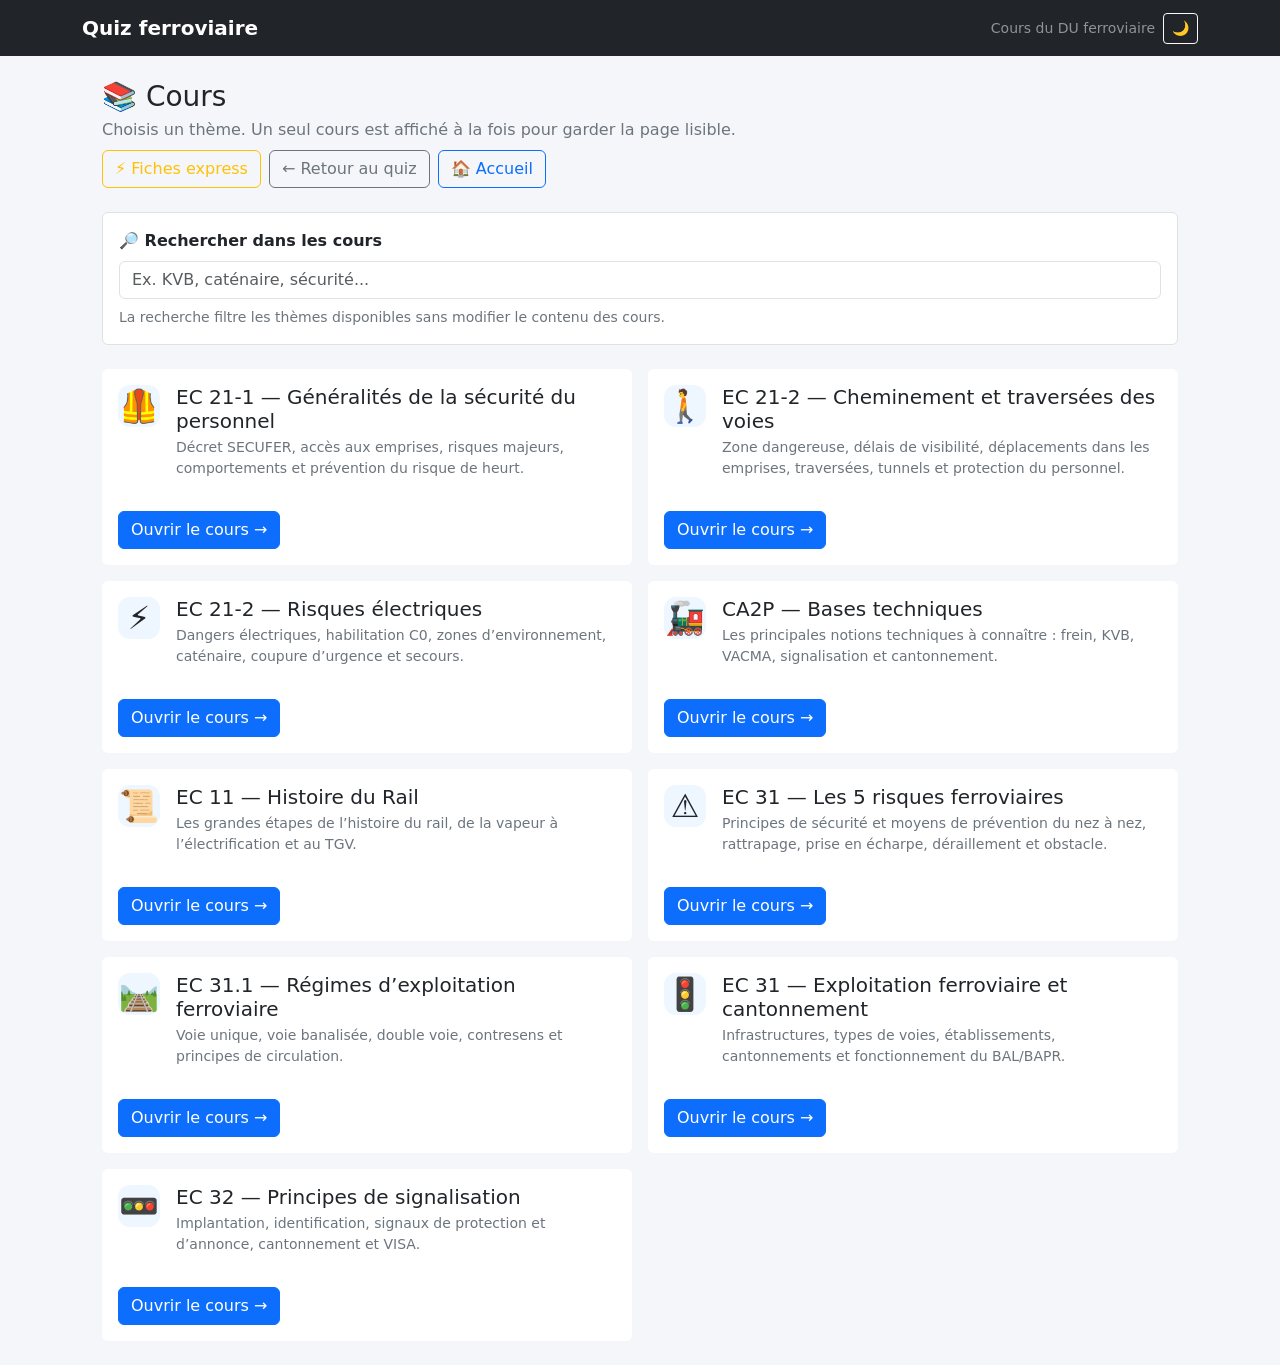
==== commit e3db0913: "ajout des derniers cours, amelioration divers" ====
--- a/cours.html
+++ b/cours.html
@@ -1,139 +1,55 @@
 <!doctype html>
 <html lang="fr">
-  <head>
-    <meta charset="UTF-8" />
-    <meta name="viewport" content="width=device-width,initial-scale=1" />
-    <title>Cours ferroviaire — Révisions</title>
-    <link
-      href="https://cdn.jsdelivr.net/npm/bootstrap@5.3.3/dist/css/bootstrap.min.css"
-      rel="stylesheet"
-    />
-    <link rel="stylesheet" href="style.css" />
-  </head>
-  <body>
-    <nav class="navbar navbar-dark bg-dark">
-      <div class="container">
-        <a class="navbar-brand fw-bold text-decoration-none" href="index.html"
-          >Quiz ferroviaire</a
-        >
-        <div class="d-flex align-items-center gap-2">
-          <span class="text-white-50 small d-none d-sm-inline"
-            >Cours du DU ferroviaire</span
-          ><button
-            id="themeToggle"
-            class="btn btn-sm btn-outline-light"
-            type="button"
-          >
-            🌙
-          </button>
-        </div>
-      </div>
-    </nav>
-    <main class="container py-4 course-page">
-      <div
-        class="d-flex justify-content-between align-items-center flex-wrap gap-2 mb-4"
-      >
-        <div>
-          <h1 class="h3 mb-1">📚 Cours</h1>
-          <p class="text-secondary mb-0">
-            Choisis un thème. Un seul cours est affiché à la fois pour garder la
-            page lisible.
-          </p>
-        </div>
-        <div class="d-flex gap-2">
-          <a class="btn btn-outline-warning" href="fiches.html"
-            >⚡ Fiches express</a
-          ><a class="btn btn-outline-secondary" href="quiz.html"
-            >← Retour au quiz</a
-          ><a class="btn btn-outline-primary" href="index.html">🏠 Accueil</a>
-        </div>
-      </div>
-      <div class="course-tools card border mb-4">
-        <div class="card-body">
-          <label for="courseSearch" class="form-label fw-semibold"
-            >🔎 Rechercher dans les cours</label
-          >
-          <input
-            id="courseSearch"
-            class="form-control"
-            type="search"
-            placeholder="Ex. KVB, caténaire, sécurité..."
-            autocomplete="off"
-          />
-          <p class="small text-secondary mt-2 mb-0">
-            La recherche filtre les thèmes disponibles sans modifier le contenu
-            des cours.
-          </p>
-        </div>
-      </div>
-      <div id="courseHome"></div>
-      <div id="courseDetail" class="d-none"></div>
-    </main>
-    <script src="course.js"></script>
-    <script src="enhancements.js"></script>
-    <script>
-      function escapeHtmlLocal(v) {
-        return String(v).replace(
-          /[&<>'"]/g,
-          (m) =>
-            ({
-              "&": "&amp;",
-              "<": "&lt;",
-              ">": "&gt;",
-              "'": "&#39;",
-              '"': "&quot;",
-            })[m],
-        );
-      }
-      const home = document.getElementById("courseHome"),
-        detail = document.getElementById("courseDetail");
-      function renderHome() {
-        home.innerHTML = `<div class="row g-3">${COURSE.map((c) => `<div data-course-card class="col-12 col-md-6"><div class="card h-100 course-card"><div class="card-body"><div class="d-flex gap-3"><div class="course-icon">${c.icon}</div><div><h2 class="h5 mb-1">${escapeHtmlLocal(c.title)}</h2><p class="text-secondary small">${escapeHtmlLocal(c.subtitle)}</p></div></div><button class="btn btn-primary mt-3" onclick="openCourse('${c.id}')">Ouvrir le cours →</button></div></div></div>`).join("")}</div>`;
-      }
-      function openCourse(id) {
-        const c = COURSE.find((x) => x.id === id);
-        if (!c) return;
-        history.replaceState(
-          {},
-          "",
-          `cours.html?theme=${encodeURIComponent(id)}`,
-        );
-        home.classList.add("d-none");
-        detail.classList.remove("d-none");
-        detail.innerHTML = `<div class="d-flex justify-content-between align-items-center flex-wrap gap-2 mb-3"><div><h2 class="h3 mb-1">${c.icon} ${escapeHtmlLocal(c.title)}</h2><p class="text-secondary mb-0">${escapeHtmlLocal(c.subtitle)}</p></div><div class="d-flex gap-2 flex-wrap"><button id="printCourseBtn" class="btn btn-outline-success" type="button">🖨️ Imprimer le cours</button><button class="btn btn-outline-secondary" onclick="showCourseHome()">← Tous les cours</button></div></div><div class="course-reading">${c.sections.map((s, i) => `<section class="course-section card border mb-3"><div class="card-body"><h3 class="h5">${i + 1}. ${escapeHtmlLocal(s.title.replace(/^\d+\.\s*/, ""))}</h3><ul>${s.bullets.map((b) => `<li>${escapeHtmlLocal(b)}</li>`).join("")}</ul><div class="course-key"><strong>🎯 À retenir :</strong> ${escapeHtmlLocal(s.key)}</div></div></section>`).join("")}</div>`;
-        window.scrollTo({ top: 0, behavior: "smooth" });
-      }
-      function showCourseHome() {
-        // Retour à la liste complète : on réinitialise aussi la recherche pour
-        // éviter de revenir sur une liste encore filtrée.
-        const search = document.getElementById("courseSearch");
-        if (search) search.value = "";
-        if (typeof window.filterCourseCards === "function")
-          window.filterCourseCards("");
-        history.replaceState({}, "", "cours.html");
-        detail.classList.add("d-none");
-        home.classList.remove("d-none");
-        window.scrollTo({ top: 0, behavior: "smooth" });
-      }
-      const params = new URLSearchParams(location.search);
-      const theme = params.get("theme");
-      if (theme && COURSE.some((c) => c.id === theme)) openCourse(theme);
-      else renderHome();
-      function applyTheme() {
-        const dark = localStorage.getItem("quizDarkMode") === "1";
-        document.documentElement.setAttribute(
-          "data-bs-theme",
-          dark ? "dark" : "light",
-        );
-        const b = document.getElementById("themeToggle");
-        if (b) b.textContent = dark ? "☀️" : "🌙";
-      }
-      document.getElementById("themeToggle").onclick = () => {
-        const dark = localStorage.getItem("quizDarkMode") === "1";
-        localStorage.setItem("quizDarkMode", dark ? "0" : "1");
-        applyTheme();
-      };
-      applyTheme();
-    </script>
-  </body>
-</html>
+<head>
+<meta charset="UTF-8"><meta name="viewport" content="width=device-width,initial-scale=1">
+<title>Cours ferroviaire — Révisions</title>
+<link href="https://cdn.jsdelivr.net/npm/bootstrap@5.3.3/dist/css/bootstrap.min.css" rel="stylesheet">
+<link rel="stylesheet" href="style.css">
+</head>
+<body>
+<nav class="navbar navbar-dark bg-dark"><div class="container"><a class="navbar-brand fw-bold text-decoration-none" href="index.html">Quiz ferroviaire</a><div class="d-flex align-items-center gap-2"><span class="text-white-50 small d-none d-sm-inline">Cours du DU ferroviaire</span><button id="themeToggle" class="btn btn-sm btn-outline-light" type="button">🌙</button></div></div></nav>
+<main class="container py-4 course-page">
+  <div class="d-flex justify-content-between align-items-center flex-wrap gap-2 mb-4">
+    <div><h1 class="h3 mb-1">📚 Cours</h1><p class="text-secondary mb-0">Choisis un thème. Un seul cours est affiché à la fois pour garder la page lisible.</p></div>
+    <div class="d-flex gap-2"><a class="btn btn-outline-warning" href="fiches.html">⚡ Fiches express</a><a class="btn btn-outline-secondary" href="quiz.html">← Retour au quiz</a><a class="btn btn-outline-primary" href="index.html">🏠 Accueil</a></div>
+  </div>
+  <div class="course-tools card border mb-4">
+    <div class="card-body">
+      <label for="courseSearch" class="form-label fw-semibold">🔎 Rechercher dans les cours</label>
+      <input id="courseSearch" class="form-control" type="search" placeholder="Ex. KVB, caténaire, sécurité..." autocomplete="off">
+      <p class="small text-secondary mt-2 mb-0">La recherche filtre les thèmes disponibles sans modifier le contenu des cours.</p>
+    </div>
+  </div>
+  <div id="courseHome"></div>
+  <div id="courseDetail" class="d-none"></div>
+<button id="backToTopBtn" class="back-to-top" type="button" aria-label="Retour en haut">↑</button>
+</main>
+<script src="course.js"></script><script src="enhancements.js"></script>
+<script>
+function escapeHtmlLocal(v){return String(v).replace(/[&<>'"]/g,m=>({'&':'&amp;','<':'&lt;','>':'&gt;',"'":'&#39;','"':'&quot;'}[m]));}
+const home=document.getElementById('courseHome'), detail=document.getElementById('courseDetail');
+function renderHome(){
+ home.innerHTML=`<div class="row g-3">${COURSE.map(c=>`<div data-course-card class="col-12 col-md-6"><div class="card h-100 course-card"><div class="card-body"><div class="d-flex gap-3"><div class="course-icon">${c.icon}</div><div><h2 class="h5 mb-1">${escapeHtmlLocal(c.title)}</h2><p class="text-secondary small">${escapeHtmlLocal(c.subtitle)}</p></div></div><button class="btn btn-primary mt-3" onclick="openCourse('${c.id}')">Ouvrir le cours →</button></div></div></div>`).join('')}</div>`;
+}
+function openCourse(id){
+ const c=COURSE.find(x=>x.id===id); if(!c)return;
+ history.replaceState({},'',`cours.html?theme=${encodeURIComponent(id)}`);
+ home.classList.add('d-none'); detail.classList.remove('d-none');
+ detail.innerHTML=`<div class="d-flex justify-content-between align-items-center flex-wrap gap-2 mb-3"><div><h2 class="h3 mb-1">${c.icon} ${escapeHtmlLocal(c.title)}</h2><p class="text-secondary mb-0">${escapeHtmlLocal(c.subtitle)}</p></div><div class="d-flex gap-2 flex-wrap"><button id="printCourseBtn" class="btn btn-outline-success" type="button" onclick="window.print()">🖨️ Imprimer le cours</button><button class="btn btn-outline-secondary" onclick="showCourseHome()">← Tous les cours</button></div></div><div class="print-meta"><strong>${escapeHtmlLocal(c.title)}</strong><span>Imprimé le ${new Date().toLocaleDateString('fr-FR')}</span></div><div class="course-reading">${c.sections.map((s,i)=>`<section class="course-section card border mb-3"><div class="card-body"><h3 class="h5">${i+1}. ${escapeHtmlLocal(s.title.replace(/^\d+\.\s*/,''))}</h3><ul>${s.bullets.map(b=>`<li>${escapeHtmlLocal(b)}</li>`).join('')}</ul><div class="course-key"><strong>🎯 À retenir :</strong> ${escapeHtmlLocal(s.key)}</div></div></section>`).join('')}</div>`;
+ window.scrollTo({top:0,behavior:'smooth'});
+}
+function showCourseHome(){
+  // Retour à la liste complète : on réinitialise aussi la recherche pour
+  // éviter de revenir sur une liste encore filtrée.
+  const search = document.getElementById('courseSearch');
+  if (search) search.value = '';
+  if (typeof window.filterCourseCards === 'function') window.filterCourseCards('');
+  history.replaceState({}, '', 'cours.html');
+  detail.classList.add('d-none');
+  home.classList.remove('d-none');
+  window.scrollTo({top:0,behavior:'smooth'});
+}
+const params=new URLSearchParams(location.search); const theme=params.get('theme'); if(theme&&COURSE.some(c=>c.id===theme))openCourse(theme); else renderHome();
+function applyTheme(){const dark=localStorage.getItem('quizDarkMode')==='1';document.documentElement.setAttribute('data-bs-theme',dark?'dark':'light');document.documentElement.classList.toggle('dark-mode',dark);document.body.classList.toggle('dark-mode',dark);const b=document.getElementById('themeToggle');if(b)b.textContent=dark?'☀️':'🌙'}document.getElementById('themeToggle').onclick=()=>{const dark=localStorage.getItem('quizDarkMode')==='1';localStorage.setItem('quizDarkMode',dark?'0':'1');applyTheme()};applyTheme();
+</script>
+</body></html>
--- a/style.css
+++ b/style.css
@@ -1,421 +1,63 @@
-body {
-  background: #f4f6f9;
-}
-.card {
-  border: 0;
-}
-main {
-  max-width: 900px;
-}
-.answer-btn {
-  text-align: left;
-  white-space: normal;
-}
-.answer-btn.selected {
-  border-width: 2px;
-  border-color: #0d6efd;
-  background: #e7f1ff;
-}
-.answer-btn.correct {
-  border-color: #198754;
-  background: #d1e7dd;
-}
-.answer-btn.wrong {
-  border-color: #dc3545;
-  background: #f8d7da;
-}
-.answer-btn:disabled {
-  opacity: 1;
-}
-#question {
-  line-height: 1.45;
-}
-.progress {
-  height: 10px;
-}
-
-.answer-btn.selected {
-  border-width: 2px;
-}
-.answer-btn.correct {
-  background: #198754 !important;
-  color: #fff !important;
-  border-color: #198754 !important;
-}
-.answer-btn.wrong {
-  background: #dc3545 !important;
-  color: #fff !important;
-  border-color: #dc3545 !important;
-}
-#errorList li {
-  margin-bottom: 0.8rem;
-}
-.progress-chart {
-  width: 100%;
-  min-height: 240px;
-  overflow-x: auto;
-}
-.progress-chart svg {
-  display: block;
-  width: 100%;
-  min-width: 620px;
-  height: 240px;
-}
-.progress-chart .chart-grid {
-  stroke: #dee2e6;
-  stroke-width: 1;
-}
-.progress-chart .chart-line {
-  fill: none;
-  stroke: #0d6efd;
-  stroke-width: 3;
-  stroke-linecap: round;
-  stroke-linejoin: round;
-}
-.progress-chart .chart-point {
-  fill: #0d6efd;
-}
-.progress-chart text {
-  font-size: 12px;
-  fill: #6c757d;
-}
-.mastery-red {
-  color: #dc3545;
-  font-weight: 600;
-}
-.mastery-orange {
-  color: #fd7e14;
-  font-weight: 600;
-}
-.mastery-green {
-  color: #198754;
-  font-weight: 600;
-}
-.targeted-count {
-  font-weight: 700;
-}
+body{background:#f4f6f9}.card{border:0}main{max-width:900px}.answer-btn{text-align:left;white-space:normal}.answer-btn.selected{border-width:2px;border-color:#0d6efd;background:#e7f1ff}.answer-btn.correct{border-color:#198754;background:#d1e7dd}.answer-btn.wrong{border-color:#dc3545;background:#f8d7da}.answer-btn:disabled{opacity:1}#question{line-height:1.45}.progress{height:10px}
+
+.answer-btn.selected{border-width:2px}.answer-btn.correct{background:#198754!important;color:#fff!important;border-color:#198754!important}.answer-btn.wrong{background:#dc3545!important;color:#fff!important;border-color:#dc3545!important}#errorList li{margin-bottom:.8rem}
+.progress-chart{width:100%;min-height:240px;overflow-x:auto}.progress-chart svg{display:block;width:100%;min-width:620px;height:240px}.progress-chart .chart-grid{stroke:#dee2e6;stroke-width:1}.progress-chart .chart-line{fill:none;stroke:#0d6efd;stroke-width:3;stroke-linecap:round;stroke-linejoin:round}.progress-chart .chart-point{fill:#0d6efd}.progress-chart text{font-size:12px;fill:#6c757d}.mastery-red{color:#dc3545;font-weight:600}.mastery-orange{color:#fd7e14;font-weight:600}.mastery-green{color:#198754;font-weight:600}.targeted-count{font-weight:700}
 
 /* Suivi de maîtrise compact : résumé visible, détail repliable et zone de défilement. */
-.mastery-summary-card {
-  border: 1px solid #dee2e6;
-  border-radius: 0.5rem;
-  padding: 0.55rem 0.7rem;
-  text-align: center;
-  display: flex;
-  align-items: center;
-  justify-content: center;
-  gap: 0.4rem;
-  min-height: 48px;
-}
-.mastery-summary-card strong {
-  font-size: 1.1rem;
-}
-.mastery-summary-card span {
-  font-size: 0.85rem;
-  color: #6c757d;
-}
-.mastery-summary-red {
-  border-color: #f1b0b7;
-  background: #fff8f8;
-}
-.mastery-summary-orange {
-  border-color: #ffda9e;
-  background: #fffaf2;
-}
-.mastery-summary-green {
-  border-color: #a3cfbb;
-  background: #f6fbf8;
-}
-.mastery-table-wrap {
-  max-height: 380px;
-  overflow: auto;
-  border: 1px solid #dee2e6;
-  border-radius: 0.375rem;
-}
-.mastery-table {
-  font-size: 0.86rem;
-}
-.mastery-table thead th {
-  position: sticky;
-  top: 0;
-  background: #fff;
-  z-index: 1;
-  white-space: nowrap;
-}
-.mastery-table td:first-child {
-  min-width: 280px;
-  max-width: 560px;
-}
+.mastery-summary-card{border:1px solid #dee2e6;border-radius:.5rem;padding:.55rem .7rem;text-align:center;display:flex;align-items:center;justify-content:center;gap:.4rem;min-height:48px}
+.mastery-summary-card strong{font-size:1.1rem}
+.mastery-summary-card span{font-size:.85rem;color:#6c757d}
+.mastery-summary-red{border-color:#f1b0b7;background:#fff8f8}
+.mastery-summary-orange{border-color:#ffda9e;background:#fffaf2}
+.mastery-summary-green{border-color:#a3cfbb;background:#f6fbf8}
+.mastery-table-wrap{max-height:380px;overflow:auto;border:1px solid #dee2e6;border-radius:.375rem}
+.mastery-table{font-size:.86rem}
+.mastery-table thead th{position:sticky;top:0;background:#fff;z-index:1;white-space:nowrap}
+.mastery-table td:first-child{min-width:280px;max-width:560px}
 
 /* V9 — cours, fiches et badges */
-.course-card {
-  border-color: #dbe3ea;
-  transition:
-    transform 0.15s ease,
-    box-shadow 0.15s ease;
-}
-.course-card:hover {
-  transform: translateY(-2px);
-  box-shadow: 0 0.35rem 1rem rgba(15, 23, 42, 0.08);
-}
-.course-icon {
-  width: 42px;
-  height: 42px;
-  border-radius: 12px;
-  background: #eef6ff;
-  display: flex;
-  align-items: center;
-  justify-content: center;
-  font-size: 1.35rem;
-  flex: 0 0 auto;
-}
-.course-icon.small {
-  width: 34px;
-  height: 34px;
-  font-size: 1.1rem;
-}
-.course-section {
-  border-top: 1px solid #edf1f4;
-  padding-top: 0.9rem;
-  margin-top: 0.9rem;
-}
-.course-section ul,
-.revision-sheet ul {
-  padding-left: 1.2rem;
-}
-.course-section li,
-.revision-sheet li {
-  margin-bottom: 0.4rem;
-}
-.course-key {
-  background: #fff8df;
-  border-left: 4px solid #f0ad00;
-  padding: 0.65rem 0.75rem;
-  border-radius: 0.35rem;
-  font-size: 0.92rem;
-}
-.revision-sheet {
-  height: 100%;
-  background: linear-gradient(180deg, #fff, #f8fafc);
-  border: 1px solid #dbe3ea;
-  border-radius: 0.75rem;
-  padding: 1rem;
-}
-.revision-sheet:hover {
-  border-color: #a9c6dd;
-}
-.badge-grid {
-  display: grid;
-  grid-template-columns: repeat(auto-fit, minmax(220px, 1fr));
-  gap: 0.65rem;
-}
-.badge-progress {
-  display: flex;
-  align-items: center;
-  gap: 0.65rem;
-  border: 1px solid #dee2e6;
-  border-radius: 0.65rem;
-  padding: 0.65rem 0.75rem;
-  background: #fff;
-}
-.badge-progress.locked {
-  opacity: 0.58;
-}
-.badge-progress.earned {
-  box-shadow: 0 0 0 1px rgba(25, 135, 84, 0.12);
-}
-.badge-symbol {
-  font-size: 1.5rem;
-}
-.course-page {
-  max-width: 1100px;
-}
-.course-card,
-.revision-sheet {
-  transition:
-    transform 0.15s ease,
-    box-shadow 0.15s ease;
-}
-.course-card:hover,
-.revision-sheet:hover {
-  transform: translateY(-2px);
-  box-shadow: 0 0.35rem 1rem rgba(0, 0, 0, 0.08);
-}
-.course-icon {
-  font-size: 2rem;
-  line-height: 1;
-}
-.course-icon.small {
-  font-size: 1.5rem;
-}
-.course-section ul {
-  margin-bottom: 1rem;
-}
-.course-section li,
-.revision-big-list li {
-  margin-bottom: 0.55rem;
-  line-height: 1.5;
-}
-.course-key {
-  background: #f8f9fa;
-  border-left: 4px solid #0d6efd;
-  padding: 0.75rem 1rem;
-  border-radius: 0.25rem;
-}
-.course-reading {
-  max-width: 950px;
-}
-.revision-reading {
-  max-width: 850px;
-}
-.revision-big-list {
-  font-size: 1.05rem;
-}
-.revision-big-list li {
-  margin-bottom: 1rem;
-}
-.badge-progress {
-  display: flex;
-  align-items: center;
-  gap: 0.7rem;
-  padding: 0.65rem 0.75rem;
-  border: 1px solid #dee2e6;
-  border-radius: 0.5rem;
-  background: #fff;
-}
-.badge-progress.locked {
-  opacity: 0.7;
-}
-.badge-symbol {
-  font-size: 1.4rem;
-}
+.course-card{border-color:#dbe3ea;transition:transform .15s ease,box-shadow .15s ease}.course-card:hover{transform:translateY(-2px);box-shadow:0 .35rem 1rem rgba(15,23,42,.08)}
+.course-icon{width:42px;height:42px;border-radius:12px;background:#eef6ff;display:flex;align-items:center;justify-content:center;font-size:1.35rem;flex:0 0 auto}.course-icon.small{width:34px;height:34px;font-size:1.1rem}
+.course-section{border-top:1px solid #edf1f4;padding-top:.9rem;margin-top:.9rem}.course-section ul,.revision-sheet ul{padding-left:1.2rem}.course-section li,.revision-sheet li{margin-bottom:.4rem}.course-key{background:#fff8df;border-left:4px solid #f0ad00;padding:.65rem .75rem;border-radius:.35rem;font-size:.92rem}
+.revision-sheet{height:100%;background:linear-gradient(180deg,#fff,#f8fafc);border:1px solid #dbe3ea;border-radius:.75rem;padding:1rem}.revision-sheet:hover{border-color:#a9c6dd}
+.badge-grid{display:grid;grid-template-columns:repeat(auto-fit,minmax(220px,1fr));gap:.65rem}.badge-progress{display:flex;align-items:center;gap:.65rem;border:1px solid #dee2e6;border-radius:.65rem;padding:.65rem .75rem;background:#fff}.badge-progress.locked{opacity:.58}.badge-progress.earned{box-shadow:0 0 0 1px rgba(25,135,84,.12)}.badge-symbol{font-size:1.5rem}
+.course-page{max-width:1100px}.course-card,.revision-sheet{transition:transform .15s ease,box-shadow .15s ease}.course-card:hover,.revision-sheet:hover{transform:translateY(-2px);box-shadow:0 .35rem 1rem rgba(0,0,0,.08)}.course-icon{font-size:2rem;line-height:1}.course-icon.small{font-size:1.5rem}.course-section ul{margin-bottom:1rem}.course-section li,.revision-big-list li{margin-bottom:.55rem;line-height:1.5}.course-key{background:#f8f9fa;border-left:4px solid #0d6efd;padding:.75rem 1rem;border-radius:.25rem}.course-reading{max-width:950px}.revision-reading{max-width:850px}.revision-big-list{font-size:1.05rem}.revision-big-list li{margin-bottom:1rem}.badge-progress{display:flex;align-items:center;gap:.7rem;padding:.65rem .75rem;border:1px solid #dee2e6;border-radius:.5rem;background:#fff}.badge-progress.locked{opacity:.7}.badge-symbol{font-size:1.4rem}
+
 
 /* V10 — ergonomie, niveaux, marquage et mode sombre */
-.keyboard-help {
-  opacity: 0.8;
-}
-.difficulty-badge {
-  font-size: 0.78rem;
-}
-.answer-btn {
-  min-height: 52px;
-  padding: 0.75rem 1rem;
-}
-.list-group-item {
-  background: var(--bs-body-bg);
-  color: var(--bs-body-color);
-}
-@media (max-width: 767.98px) {
-  main {
-    max-width: 100%;
-  }
-  .card-body.p-4 {
-    padding: 1.15rem !important;
-  }
-  .answer-btn {
-    min-height: 58px;
-    font-size: 1rem;
-  }
-  .progress {
-    height: 9px;
-  }
-  .d-flex.flex-wrap.gap-3.mt-4 .btn {
-    flex: 1 1 100%;
-  }
-  .course-page .btn {
-    min-height: 44px;
-  }
-  .table-responsive {
-    font-size: 0.88rem;
-  }
-  .mastery-table td:first-child {
-    min-width: 220px;
-  }
-  .keyboard-help {
-    line-height: 1.5;
-  }
-}
-@media (max-width: 480px) {
-  h1.h3 {
-    font-size: 1.35rem;
-  }
-  #question {
-    font-size: 1.2rem;
-  }
-  .navbar .container {
-    gap: 0.5rem;
-  }
-  .badge-grid {
-    grid-template-columns: 1fr;
-  }
-  .course-section li,
-  .revision-big-list li {
-    line-height: 1.45;
-  }
-  .course-card:hover,
-  .revision-sheet:hover {
-    transform: none;
-  }
-}
-[data-bs-theme="dark"] body {
-  background: #111827;
-  color: #e5e7eb;
-}
-[data-bs-theme="dark"] .card,
-[data-bs-theme="dark"] .bg-light,
-[data-bs-theme="dark"] .revision-sheet,
-[data-bs-theme="dark"] .badge-progress {
-  background: #1f2937 !important;
-  color: #e5e7eb;
-  border-color: #374151 !important;
-}
-[data-bs-theme="dark"] .text-secondary {
-  color: #9ca3af !important;
-}
-[data-bs-theme="dark"] .form-control,
-[data-bs-theme="dark"] .form-select {
-  background: #111827;
-  color: #e5e7eb;
-  border-color: #4b5563;
-}
-[data-bs-theme="dark"] .answer-btn {
-  color: #e5e7eb;
-  border-color: #6b7280;
-}
-[data-bs-theme="dark"] .answer-btn.selected {
-  background: #1d4ed8;
-  color: #fff;
-}
-[data-bs-theme="dark"] .answer-btn.correct {
-  background: #166534 !important;
-}
-[data-bs-theme="dark"] .answer-btn.wrong {
-  background: #991b1b !important;
-}
-[data-bs-theme="dark"] .table {
-  --bs-table-color: #e5e7eb;
-  --bs-table-bg: #1f2937;
-  --bs-table-border-color: #374151;
-}
-[data-bs-theme="dark"] .table-hover > tbody > tr:hover > * {
-  --bs-table-bg-state: #263244;
-}
-[data-bs-theme="dark"] .mastery-table thead th {
-  background: #1f2937;
-}
-[data-bs-theme="dark"] .course-key {
-  background: #172033;
-  border-left-color: #3b82f6;
-}
-[data-bs-theme="dark"] .course-section {
-  border-top-color: #374151;
-}
-[data-bs-theme="dark"] .progress-chart .chart-grid {
-  stroke: #374151;
-}
-[data-bs-theme="dark"] .progress-chart text {
-  fill: #9ca3af;
-}
+.keyboard-help{opacity:.8}.difficulty-badge{font-size:.78rem}.answer-btn{min-height:52px;padding:.75rem 1rem}.list-group-item{background:var(--bs-body-bg);color:var(--bs-body-color)}
+@media (max-width:767.98px){main{max-width:100%}.card-body.p-4{padding:1.15rem!important}.answer-btn{min-height:58px;font-size:1rem}.progress{height:9px}.d-flex.flex-wrap.gap-3.mt-4 .btn{flex:1 1 100%}.course-page .btn{min-height:44px}.table-responsive{font-size:.88rem}.mastery-table td:first-child{min-width:220px}.keyboard-help{line-height:1.5}}
+@media (max-width:480px){h1.h3{font-size:1.35rem}#question{font-size:1.2rem}.navbar .container{gap:.5rem}.badge-grid{grid-template-columns:1fr}.course-section li,.revision-big-list li{line-height:1.45}.course-card:hover,.revision-sheet:hover{transform:none}}
+[data-bs-theme="dark"] body{background:#111827;color:#e5e7eb}[data-bs-theme="dark"] .card,[data-bs-theme="dark"] .bg-light,[data-bs-theme="dark"] .revision-sheet,[data-bs-theme="dark"] .badge-progress{background:#1f2937!important;color:#e5e7eb;border-color:#374151!important}[data-bs-theme="dark"] .text-secondary{color:#9ca3af!important}[data-bs-theme="dark"] .form-control,[data-bs-theme="dark"] .form-select{background:#111827;color:#e5e7eb;border-color:#4b5563}[data-bs-theme="dark"] .answer-btn{color:#e5e7eb;border-color:#6b7280}[data-bs-theme="dark"] .answer-btn.selected{background:#1d4ed8;color:#fff}[data-bs-theme="dark"] .answer-btn.correct{background:#166534!important}[data-bs-theme="dark"] .answer-btn.wrong{background:#991b1b!important}[data-bs-theme="dark"] .table{--bs-table-color:#e5e7eb;--bs-table-bg:#1f2937;--bs-table-border-color:#374151}[data-bs-theme="dark"] .table-hover>tbody>tr:hover>*{--bs-table-bg-state:#263244}[data-bs-theme="dark"] .mastery-table thead th{background:#1f2937}[data-bs-theme="dark"] .course-key{background:#172033;border-left-color:#3b82f6}[data-bs-theme="dark"] .course-section{border-top-color:#374151}[data-bs-theme="dark"] .progress-chart .chart-grid{stroke:#374151}[data-bs-theme="dark"] .progress-chart text{fill:#9ca3af}
+
+
+/* V20.2.2 — couche de secours du thème sombre.
+   Le thème Bootstrap reste piloté par data-bs-theme, mais cette couche utilise
+   aussi .dark-mode afin que le mode sombre reste fiable même si une variable
+   Bootstrap ou une règle de page est prioritaire. */
+html.dark-mode { color-scheme: dark; }
+body.dark-mode { background:#111827; color:#e5e7eb; }
+body.dark-mode .card,
+body.dark-mode .bg-light,
+body.dark-mode .revision-sheet,
+body.dark-mode .badge-progress { background:#1f2937 !important; color:#e5e7eb; border-color:#374151 !important; }
+body.dark-mode .text-secondary { color:#9ca3af !important; }
+body.dark-mode .form-control,
+body.dark-mode .form-select { background:#111827; color:#e5e7eb; border-color:#4b5563; }
+body.dark-mode .form-control::placeholder { color:#9ca3af; }
+body.dark-mode .list-group-item { background:#1f2937; color:#e5e7eb; border-color:#374151; }
+body.dark-mode .table { --bs-table-color:#e5e7eb; --bs-table-bg:#1f2937; --bs-table-border-color:#374151; }
+body.dark-mode .table-hover>tbody>tr:hover>* { --bs-table-bg-state:#263244; }
+body.dark-mode .mastery-table thead th { background:#1f2937; }
+body.dark-mode .course-key { background:#172033; border-left-color:#3b82f6; }
+body.dark-mode .course-section { border-top-color:#374151; }
+body.dark-mode .progress-chart .chart-grid { stroke:#374151; }
+body.dark-mode .progress-chart text { fill:#9ca3af; }
+body.dark-mode .landing-page { background:#111827; }
+body.dark-mode .landing-hero { background:linear-gradient(135deg,#1f2937,#172033); border-color:#374151; }
+body.dark-mode .landing-intro { color:#cbd5e1; }
+body.dark-mode .landing-feature,
+body.dark-mode .landing-support { background:#1f2937 !important; color:#e5e7eb; border-color:#374151; }
 
 /* Page d'accueil */
 .landing-page {
@@ -435,9 +77,9 @@
 
 .landing-kicker {
   color: #2563eb;
-  font-size: 0.8rem;
+  font-size: .8rem;
   font-weight: 700;
-  letter-spacing: 0.12em;
+  letter-spacing: .12em;
 }
 
 .landing-intro {
@@ -453,7 +95,7 @@
 
 .landing-feature-icon {
   font-size: 2rem;
-  margin-bottom: 0.75rem;
+  margin-bottom: .75rem;
 }
 
 [data-bs-theme="dark"] .landing-page {
@@ -492,20 +134,20 @@
 .quiz-actions-group {
   padding: 1rem;
   border: 1px solid #dbe3ea;
-  border-radius: 0.75rem;
+  border-radius: .75rem;
   background: #f8fafc;
 }
 
 .quiz-actions-title {
-  margin: 0 0 0.75rem;
-  font-size: 0.95rem;
+  margin: 0 0 .75rem;
+  font-size: .95rem;
   font-weight: 700;
   color: #475569;
 }
 
 .quiz-actions-grid {
   display: grid;
-  gap: 0.75rem;
+  gap: .75rem;
 }
 
 .quiz-actions-grid-3 {
@@ -575,7 +217,7 @@
   height: 100%;
   padding: 1rem;
   border: 1px solid var(--bs-border-color);
-  border-radius: 0.75rem;
+  border-radius: .75rem;
   background: var(--bs-tertiary-bg);
 }
 
@@ -629,13 +271,37 @@
   }
 }
 
-/* Impression : on garde uniquement le contenu utile des fiches. */
+/* Retour rapide en haut des pages longues. */
+.back-to-top {
+  position: fixed;
+  right: 1.25rem;
+  bottom: 1.25rem;
+  width: 44px;
+  height: 44px;
+  border: 0;
+  border-radius: 50%;
+  background: #0f172a;
+  color: #fff;
+  font-size: 1.25rem;
+  opacity: 0;
+  visibility: hidden;
+  transform: translateY(10px);
+  transition: opacity .2s, transform .2s, visibility .2s;
+  z-index: 1050;
+}
+.back-to-top.is-visible { opacity: .9; visibility: visible; transform: translateY(0); }
+
+.print-meta { display: none; }
+
+/* Impression : on garde uniquement le contenu utile des cours et fiches. */
 @media print {
   .navbar,
   #themeToggle,
   #printSheetsBtn,
   #printCourseBtn,
+  #sheetSearchWrap,
   .course-page > .d-flex,
+  #sheetSearchWrap,
   .course-tools,
   footer,
   button,
@@ -655,7 +321,54 @@
     box-shadow: none !important;
   }
 
+  @page { margin: 1.5cm; }
+
+  .print-meta {
+    display: flex !important;
+    justify-content: space-between;
+    gap: 1rem;
+    margin-bottom: 1rem;
+    padding-bottom: .5rem;
+    border-bottom: 1px solid #999;
+    font-size: .9rem;
+  }
+
   .card {
     break-inside: avoid;
   }
-}
+
+  h1, h2, h3 { break-after: avoid; }
+  li, p { orphans: 3; widows: 3; }
+}
+
+/* V20.2.1 — Ordre mobile : le bouton principal est placé juste avant la série du jour. */
+@media (max-width: 576px) {
+  .setup-enhancements .setup-start { order: 1; }
+  .setup-enhancements .setup-daily { order: 2; }
+  .setup-enhancements .setup-automatic { order: 3; }
+  .setup-enhancements .setup-resume { order: 4; }
+}
+
+/* V20.2.7 — mode sombre indépendant du fonctionnement du quiz.
+   Le thème peut être appliqué dès le <html>, même si le JavaScript du quiz
+   n'est pas encore initialisé. */
+html.dark-mode { color-scheme: dark; background:#111827; }
+html.dark-mode body { background:#111827 !important; color:#e5e7eb !important; }
+html.dark-mode body .card,
+html.dark-mode body .bg-light,
+html.dark-mode body .revision-sheet,
+html.dark-mode body .badge-progress { background:#1f2937 !important; color:#e5e7eb !important; border-color:#374151 !important; }
+html.dark-mode body .text-secondary { color:#9ca3af !important; }
+html.dark-mode body .form-control,
+html.dark-mode body .form-select { background:#111827 !important; color:#e5e7eb !important; border-color:#4b5563 !important; }
+html.dark-mode body .form-control::placeholder { color:#9ca3af !important; }
+html.dark-mode body .list-group-item { background:#1f2937 !important; color:#e5e7eb !important; border-color:#374151 !important; }
+html.dark-mode body .table { --bs-table-color:#e5e7eb; --bs-table-bg:#1f2937; --bs-table-border-color:#374151; }
+html.dark-mode body .mastery-table thead th { background:#1f2937 !important; }
+html.dark-mode body .course-key { background:#172033 !important; border-left-color:#3b82f6 !important; }
+html.dark-mode body .course-section { border-top-color:#374151 !important; }
+html.dark-mode body .landing-page { background:#111827 !important; }
+html.dark-mode body .landing-hero { background:linear-gradient(135deg,#1f2937,#172033) !important; border-color:#374151 !important; }
+html.dark-mode body .landing-intro { color:#cbd5e1 !important; }
+html.dark-mode body .landing-feature,
+html.dark-mode body .landing-support { background:#1f2937 !important; color:#e5e7eb !important; border-color:#374151 !important; }
